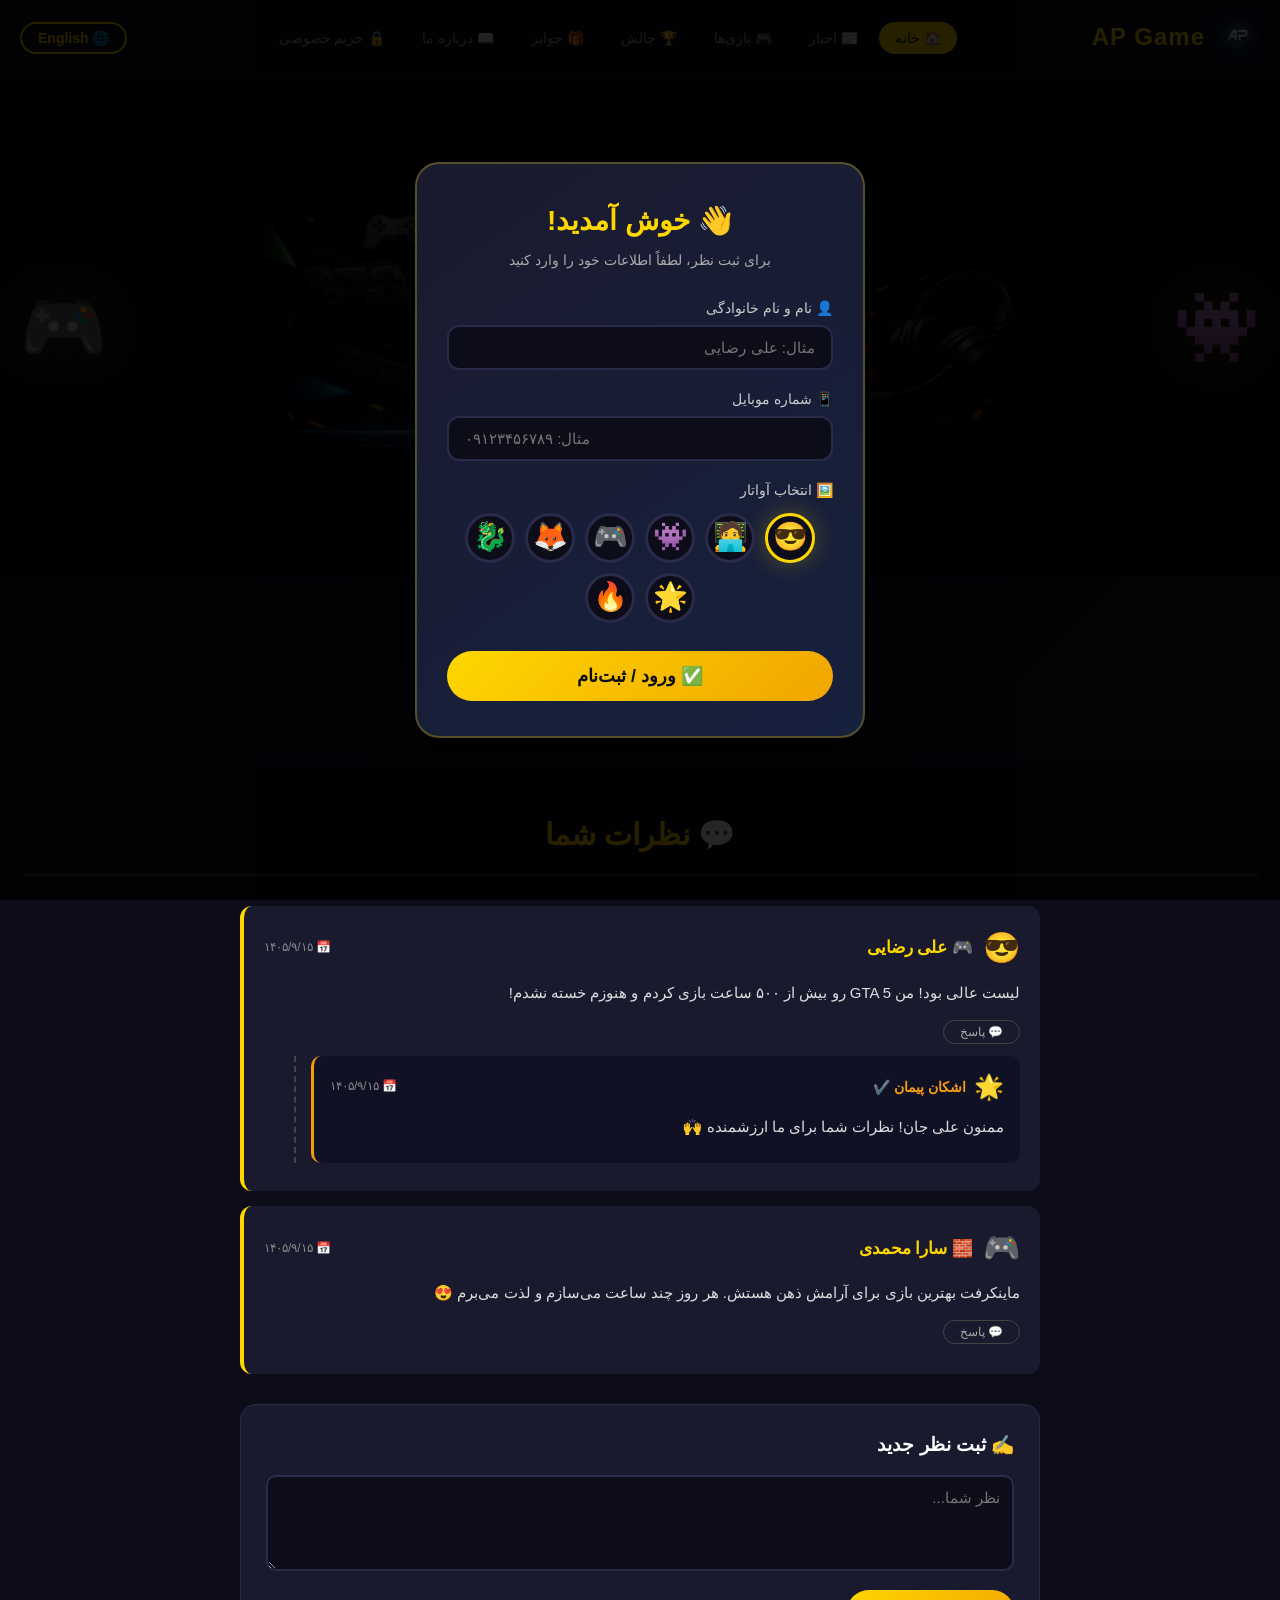
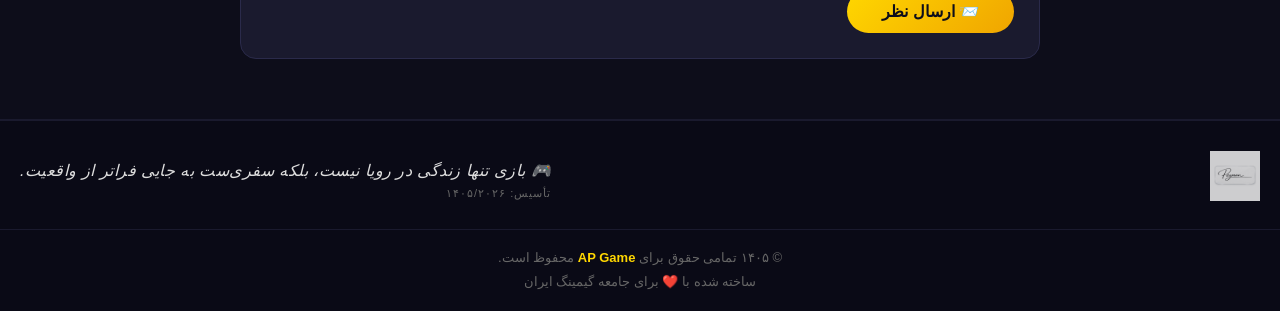
==== index.html @ 09158526 "آپلود کامل تمام فایل‌های سایت" ====
<!DOCTYPE html>
<html lang="fa" dir="rtl">
<head>
  <meta charset="UTF-8">
  <meta name="viewport" content="width=device-width, initial-scale=1.0">
  <title>AP Game | خانه</title>
  <link rel="icon" href="images/favicon.ico" type="image/x-icon">
  <link rel="stylesheet" href="style.css">
</head>
<body>

  <header>
    <div class="container header-flex">
      <div class="logo">
        <img src="images/logo-apgame.jpg" alt="لوگو AP Game" onerror="this.src='https://via.placeholder.com/50x50/1a1a2e/ffd700?text=AP'">
        <span class="logo-text">AP Game</span>
      </div>
      <nav>
        <ul>
          <li><a href="index.html" class="active" data-key="nav-home">🏠 خانه</a></li>
          <li><a href="news.html" data-key="nav-news">📰 اخبار</a></li>
          <li><a href="games.html" data-key="nav-games">🎮 بازی‌ها</a></li>
          <li><a href="challenge.html" data-key="nav-challenge">🏆 چالش</a></li>
          <li><a href="rewards.html" data-key="nav-rewards">🎁 جوایز</a></li>
          <li><a href="about.html" data-key="nav-about">📖 درباره ما</a></li>
          <li><a href="privacy.html" data-key="nav-privacy">🔒 حریم خصوصی</a></li>
        </ul>
      </nav>
      <button class="lang-btn" onclick="toggleLanguage()">🌐 English</button>
    </div>
  </header>

  <div id="userStatus" style="display:none;">
    <div class="user-status-box">
      <span id="userAvatarDisplay" class="user-avatar-big">😎</span>
      <div>
        <div id="userNameDisplay" class="user-name-display">علی رضایی</div>
        <div id="userPhoneDisplay" class="user-phone-display">۰۹۱۲۳۴۵۶۷۸۹</div>
      </div>
      <button class="logout-btn" onclick="logoutUser()" data-key="logout">🚪</button>
    </div>
  </div>

  <!-- ====== بنر اسلایدر ====== -->
<section class="banner-slider">
  <div class="slider-container">
    
    <!-- اسلاید ۱ -->
    <div class="slide active" data-emoji-left="🎮" data-emoji-right="👾">
      <img src="images/banner1.jpg" alt="بنر ۱" onerror="this.src='https://via.placeholder.com/1920x600/1a1a2e/ffd700?text=AP+Game'">
      <div class="slide-content">
        <h1 data-key="banner-title1">🎮 به دنیای گیم خوش آمدید!</h1>
        <p data-key="banner-desc1">آخرین اخبار، معرفی بازی‌های برتر و چالش‌های هفتگی را در AP Game دنبال کنید.</p>
        <a href="news.html" class="btn-gold" data-key="banner-btn1">مشاهده اخبار</a>
      </div>
    </div>

    <!-- اسلاید ۲ -->
    <div class="slide" data-emoji-left="📰" data-emoji-right="🎯">
      <img src="images/banner2.jpg" alt="بنر ۲" onerror="this.src='https://via.placeholder.com/1920x600/2a1a3e/ffd700?text=جدیدترین+اخبار'">
      <div class="slide-content">
        <h1 data-key="banner-title2">📰 جدیدترین اخبار بازی</h1>
        <p data-key="banner-desc2">همیشه از آخرین رویدادهای دنیای گیم مطلع باش!</p>
        <a href="news.html" class="btn-gold" data-key="banner-btn2">خواندن اخبار</a>
      </div>
    </div>

    <!-- اسلاید ۳ -->
    <div class="slide" data-emoji-left="🏆" data-emoji-right="⭐">
      <img src="images/banner3.jpg" alt="بنر ۳" onerror="this.src='https://via.placeholder.com/1920x600/1a2a3e/ffd700?text=چالش+هفتگی'">
      <div class="slide-content">
        <h1 data-key="banner-title3">🏆 چالش هفتگی</h1>
        <p data-key="banner-desc3">هر هفته یک چالش جدید برای گیمرهای حرفه‌ای!</p>
        <a href="challenge.html" class="btn-gold" data-key="banner-btn3">مشاهده چالش‌ها</a>
      </div>
    </div>

    <button class="slider-btn prev" onclick="changeSlide(-1)">❮</button>
    <button class="slider-btn next" onclick="changeSlide(1)">❯</button>

    <div class="slider-dots">
      <span class="dot active" onclick="goToSlide(0)"></span>
      <span class="dot" onclick="goToSlide(1)"></span>
      <span class="dot" onclick="goToSlide(2)"></span>
    </div>

  </div>
</section>
  <!-- ====== اسلایدر متنی ====== -->
  <section class="text-slider-section">
    <div class="container">
      <div class="text-slider-container">
        <div class="text-slide active" data-key="text-slide1">
          <h2>🔥 AP Game</h2>
          <p>مرجع تخصصی اخبار و معرفی بازی</p>
        </div>
        <div class="text-slide" data-key="text-slide2">
          <h2>🎮 معرفی بازی‌های روز دنیا</h2>
          <p>به‌روزترین نقد و بررسی‌ها</p>
        </div>
        <div class="text-slide" data-key="text-slide3">
          <h2>📰 اخبار دنیای بازی</h2>
          <p>اولین منبع خبری گیمینگ ایران</p>
        </div>
        <div class="text-slide" data-key="text-slide4">
          <h2>🏆 چالش‌های هفتگی</h2>
          <p>با ما همراه باش و برنده شو!</p>
        </div>
      </div>
    </div>
  </section>

  <!-- ========================================== -->
  <!-- ====== بخش نظرات ====== -->
  <!-- ========================================== -->
  <section id="comments" class="section-comments">
    <div class="container">
      <h2 class="section-title" data-key="comments-title">💬 نظرات شما</h2>

      <div id="commentsContainer"></div>

      <div id="emptyMessage" class="empty-message" data-key="empty-comments">
        🗨️ هنوز نظری ثبت نشده است. اولین نفری باشید که نظر می‌دهید!
      </div>

      <div class="comment-form">
        <h3 data-key="comment-form-title">✍️ ثبت نظر جدید</h3>
        <textarea id="commentText" placeholder="نظر شما..." rows="4" data-key="comment-placeholder"></textarea>
        <button class="btn-submit-comment" onclick="addComment()" data-key="submit-comment">📨 ارسال نظر</button>
      </div>
    </div>
  </section>

  <!-- ====== فوتر ====== -->
  <footer>
    <div class="container footer-flex">
      <div class="footer-left">
        <a href="https://teamapcode.github.io/my-small-site/" target="_blank">
          <img src="images/signature.jpg" alt="امضا" class="footer-signature" onerror="this.style.display='none'">
        </a>
      </div>
      <div class="footer-right">
        <p class="footer-phrase" data-key="footer-phrase">🎮 بازی تنها زندگی در رویا نیست، بلکه سفری‌ست به جایی فراتر از واقعیت.</p>
        <p class="footer-established" data-key="footer-established">تأسیس: ۱۴۰۵/۲۰۲۶</p>
      </div>
    </div>
    <div class="container footer-bottom">
      <p data-key="footer-copy">© ۱۴۰۵ تمامی حقوق برای <strong>AP Game</strong> محفوظ است.</p>
      <p data-key="footer-love">ساخته شده با ❤️ برای جامعه گیمینگ ایران</p>
    </div>
  </footer>

  <!-- ====== مودال ثبت‌نام ====== -->
  <div id="userModal" class="modal">
    <div class="modal-content">
      <div class="modal-header">
        <h2 data-key="modal-title">👋 خوش آمدید!</h2>
        <p data-key="modal-desc">برای ثبت نظر، لطفاً اطلاعات خود را وارد کنید</p>
      </div>
      <div class="modal-body">
        <div class="form-group">
          <label data-key="modal-name">👤 نام و نام خانوادگی</label>
          <input type="text" id="userName" placeholder="مثال: علی رضایی" maxlength="30" data-key="modal-name-placeholder">
        </div>
        <div class="form-group">
          <label data-key="modal-phone">📱 شماره موبایل</label>
          <input type="tel" id="userPhone" placeholder="مثال: ۰۹۱۲۳۴۵۶۷۸۹" maxlength="11" data-key="modal-phone-placeholder">
        </div>
        <div class="form-group">
          <label data-key="modal-avatar">🖼️ انتخاب آواتار</label>
          <div class="avatar-select">
            <div class="avatar-option active" data-avatar="1">😎</div>
            <div class="avatar-option" data-avatar="2">🧑‍💻</div>
            <div class="avatar-option" data-avatar="3">👾</div>
            <div class="avatar-option" data-avatar="4">🎮</div>
            <div class="avatar-option" data-avatar="5">🦊</div>
            <div class="avatar-option" data-avatar="6">🐉</div>
            <div class="avatar-option" data-avatar="7">🌟</div>
            <div class="avatar-option" data-avatar="8">🔥</div>
          </div>
          <input type="hidden" id="selectedAvatar" value="1">
        </div>
        <button class="btn-submit-user" onclick="saveUser()" data-key="modal-submit">✅ ورود / ثبت‌نام</button>
      </div>
    </div>
  </div>

  <script src="script.js"></script>
</body>
</html>
---- style.css ----
/* ========================================== */
/* ====== استایل کلی ====== */
/* ========================================== */

* {
  margin: 0;
  padding: 0;
  box-sizing: border-box;
}

body {
  background: #0d0d1a;
  font-family: 'Segoe UI', Tahoma, Geneva, Verdana, sans-serif;
  color: #fff;
  line-height: 1.6;
}

.container {
  max-width: 1300px;
  margin: 0 auto;
  padding: 0 20px;
}

a {
  text-decoration: none;
  color: inherit;
}

html[dir="rtl"] {
  direction: rtl;
}

html[dir="ltr"] {
  direction: ltr;
}

/* ========================================== */
/* ====== هدر ====== */
/* ========================================== */

header {
  background: #0d0d1a;
  border-bottom: 2px solid #1a1a2e;
  padding: 15px 0;
  position: sticky;
  top: 0;
  z-index: 1000;
  backdrop-filter: blur(10px);
}

.header-flex {
  display: flex;
  justify-content: space-between;
  align-items: center;
  flex-wrap: wrap;
  gap: 10px;
}

.logo {
  display: flex;
  align-items: center;
  gap: 10px;
}

.logo img {
  height: 45px;
  width: auto;
}

.logo-text {
  font-size: 24px;
  font-weight: 900;
  color: #ffd700;
  letter-spacing: 1px;
}

nav ul {
  display: flex;
  list-style: none;
  gap: 5px;
  flex-wrap: wrap;
}

nav ul li a {
  padding: 8px 16px;
  border-radius: 30px;
  font-size: 14px;
  font-weight: 500;
  transition: 0.3s;
  color: #aaa;
}

nav ul li a:hover,
nav ul li a.active {
  background: #ffd700;
  color: #0d0d1a;
}

.lang-btn {
  background: transparent;
  border: 2px solid #ffd700;
  color: #ffd700;
  padding: 6px 16px;
  border-radius: 30px;
  font-size: 14px;
  font-weight: bold;
  cursor: pointer;
  transition: 0.3s;
}

.lang-btn:hover {
  background: #ffd700;
  color: #0d0d1a;
  transform: scale(1.05);
}

/* ========================================== */
/* ====== وضعیت کاربر ====== */
/* ========================================== */

#userStatus {
  position: fixed;
  top: 80px;
  left: 20px;
  z-index: 999;
  animation: slideIn 0.5s ease;
}

html[dir="ltr"] #userStatus {
  left: auto;
  right: 20px;
}

@keyframes slideIn {
  from { transform: translateX(-50px); opacity: 0; }
  to { transform: translateX(0); opacity: 1; }
}

.user-status-box {
  background: #1a1a2e;
  padding: 12px 18px;
  border-radius: 14px;
  border: 1px solid #ffd70044;
  box-shadow: 0 8px 30px rgba(0, 0, 0, 0.8);
  display: flex;
  align-items: center;
  gap: 12px;
}

.user-avatar-big {
  font-size: 32px;
}

.user-name-display {
  color: #ffd700;
  font-weight: bold;
  font-size: 15px;
}

.user-phone-display {
  color: #888;
  font-size: 12px;
}

.logout-btn {
  background: #ff4444;
  color: #fff;
  border: none;
  border-radius: 20px;
  padding: 4px 14px;
  font-size: 14px;
  cursor: pointer;
  transition: 0.3s;
}

.logout-btn:hover {
  background: #ff6666;
  transform: scale(1.05);
}

/* ========================================== */
/* ====== بنر اسلایدر ====== */
/* ========================================== */

.banner-slider {
  position: relative;
  width: 100%;
  height: 500px;
  overflow: hidden;
  background: #0d0d1a;
}

.slider-container {
  position: relative;
  width: 100%;
  height: 100%;
  overflow: hidden;  /* ← این رو حتماً hidden نگه دار */
}

.slide {
  position: absolute;
  top: 0;
  left: 0;
  width: 100%;
  height: 100%;
  opacity: 0;
  transition: opacity 0.8s ease-in-out;
  z-index: 1;
}

.slide.active {
  opacity: 1;
  z-index: 2;
}

.slide img {
  width: 100%;
  height: 100%;
  object-fit: contain;
  filter: brightness(0.5);
  background: #0d0d1a;
}

/* ===== ریسپانسیو ===== */
@media (max-width: 768px) {
  .banner-slider {
    height: 300px;
  }
}

@media (max-width: 500px) {
  .banner-slider {
    height: 200px;
  }
}

/* ========================================== */
/* ====== ایموجی‌های متحرک (با overflow: hidden) ====== */
/* ========================================== */

@media (min-width: 769px) {
  /* ===== هر اسلاید یک wrapper برای ایموجی‌ها ===== */
  .slide {
    overflow: visible !important; /* فقط خود اسلاید overflow: visible */
    z-index: 1;
  }
  
  .slide.active {
    z-index: 3;
  }

  /* ===== ایموجی چپ ===== */
  .slide::before {
    content: attr(data-emoji-left);
    position: absolute;
    left: 20px;
    top: 50%;
    transform: translateY(-50%) translateX(-30px) scale(0.5);
    font-size: 70px;
    opacity: 0;
    z-index: 10;
    transition: all 0.6s cubic-bezier(0.34, 1.56, 0.64, 1);
    filter: drop-shadow(0 0 30px rgba(255, 215, 0, 0.3));
    line-height: 1;
    pointer-events: none;
  }

  /* ===== ایموجی راست ===== */
  .slide::after {
    content: attr(data-emoji-right);
    position: absolute;
    right: 20px;
    top: 50%;
    transform: translateY(-50%) translateX(30px) scale(0.5);
    font-size: 70px;
    opacity: 0;
    z-index: 10;
    transition: all 0.6s cubic-bezier(0.34, 1.56, 0.64, 1) 0.15s;
    filter: drop-shadow(0 0 30px rgba(255, 215, 0, 0.3));
    line-height: 1;
    pointer-events: none;
  }

  /* ===== نمایش ایموجی‌ها وقتی اسلاید فعال میشه ===== */
  .slide.active::before {
    opacity: 1;
    transform: translateY(-50%) translateX(0) scale(1);
    animation: floatEmojiLeft 3s ease-in-out infinite;
  }

  .slide.active::after {
    opacity: 1;
    transform: translateY(-50%) translateX(0) scale(1);
    animation: floatEmojiRight 3.5s ease-in-out infinite;
  }

  @keyframes floatEmojiLeft {
    0%, 100% {
      transform: translateY(-50%) translateX(0) rotate(-5deg);
    }
    50% {
      transform: translateY(-60%) translateX(-8px) rotate(5deg);
    }
  }

  @keyframes floatEmojiRight {
    0%, 100% {
      transform: translateY(-50%) translateX(0) rotate(5deg);
    }
    50% {
      transform: translateY(-40%) translateX(8px) rotate(-5deg);
    }
  }
}

@media (max-width: 768px) {
  .slide::before,
  .slide::after {
    display: none !important;
  }
}

/* ========================================== */
/* ====== اسلایدر متنی ====== */
/* ========================================== */

.text-slider-section {
  background: linear-gradient(135deg, #0d0d1a, #1a1a2e);
  padding: 40px 0;
  border-bottom: 2px solid #1a1a2e;
  border-top: 2px solid #1a1a2e;
}

.text-slider-container {
  position: relative;
  height: 100px;
  overflow: hidden;
  text-align: center;
}

.text-slide {
  position: absolute;
  top: 0;
  left: 0;
  width: 100%;
  height: 100%;
  opacity: 0;
  transform: translateY(20px);
  transition: opacity 0.8s ease, transform 0.8s ease;
  display: flex;
  flex-direction: column;
  justify-content: center;
  align-items: center;
}

.text-slide.active {
  opacity: 1;
  transform: translateY(0);
}

.text-slide h2 {
  font-size: 32px;
  color: #ffd700;
  margin-bottom: 5px;
  text-shadow: 0 0 30px rgba(255, 215, 0, 0.2);
}

.text-slide p {
  font-size: 16px;
  color: #aaa;
}

/* ========================================== */
/* ====== عنوان بخش‌ها ====== */
/* ========================================== */

.section-title {
  font-size: 30px;
  color: #ffd700;
  text-align: center;
  margin: 50px 0 30px 0;
  border-bottom: 2px solid #ffd70033;
  padding-bottom: 15px;
}

/* ========================================== */
/* ====== کارت‌های اخبار ====== */
/* ========================================== */

.news-grid {
  display: flex;
  flex-direction: column;
  gap: 25px;
  max-width: 850px;
  margin: 0 auto;
}

.news-card {
  background: linear-gradient(145deg, #1a1a2e, #16213e);
  border-radius: 18px;
  overflow: hidden;
  box-shadow: 0 10px 30px rgba(0, 0, 0, 0.7);
  cursor: pointer;
  transition: 0.4s ease;
  border: 1px solid #2a2a4a;
}

.news-card:hover {
  transform: translateY(-5px);
  border-color: #ffd700;
  box-shadow: 0 15px 40px rgba(255, 215, 0, 0.1);
}

.news-image-wrapper {
  position: relative;
  width: 100%;
  overflow: hidden;
  background: #0d0d1a;
}

.news-image-wrapper img {
  width: 100%;
  height: 220px;
  object-fit: contain;
  display: block;
  background: #0d0d1a;
  border-bottom: 2px solid #2a2a4a;
}

.news-image-title {
  position: absolute;
  bottom: 0;
  left: 0;
  right: 0;
  background: linear-gradient(transparent, rgba(0, 0, 0, 0.85));
  color: #fff;
  padding: 30px 15px 12px 15px;
  font-size: 18px;
  font-weight: 800;
  text-align: center;
  text-shadow: 0 2px 10px rgba(0, 0, 0, 0.9);
  pointer-events: none;
}

.news-content {
  padding: 18px 20px 15px 20px;
}

.news-badge {
  display: inline-block;
  background: #ffd700;
  color: #0d0d1a;
  font-size: 11px;
  font-weight: bold;
  padding: 3px 14px;
  border-radius: 30px;
  margin-bottom: 8px;
}

.news-title {
  color: #fff;
  font-size: 20px;
  margin: 5px 0 10px 0;
  line-height: 1.4;
}

.news-preview {
  color: #aaa;
  font-size: 14px;
  line-height: 1.7;
  margin-bottom: 10px;
}

.news-meta {
  display: flex;
  justify-content: space-between;
  align-items: center;
  flex-wrap: wrap;
}

.news-date {
  color: #888;
  font-size: 12px;
}

.news-readmore {
  color: #ffd700;
  font-size: 13px;
  font-weight: bold;
}

.news-full {
  max-height: 0;
  overflow: hidden;
  transition: max-height 0.6s cubic-bezier(0.4, 0, 0.2, 1);
  padding: 0 20px;
  background: #0f0f23;
  border-top: 3px solid #ffd700;
  color: #d0d0e0;
  font-size: 14px;
  line-height: 1.9;
}

.news-full.show {
  max-height: 1000px;
  padding: 18px 20px 20px 20px;
}

.news-full strong {
  color: #ffd700;
}

.news-full ul {
  padding-right: 20px;
  color: #ddd;
}

html[dir="ltr"] .news-full ul {
  padding-right: 0;
  padding-left: 20px;
}

.news-quote {
  background: #0d0d1a;
  padding: 12px 18px;
  border-radius: 12px;
  margin: 12px 0;
  border-right: 4px solid #ffd700;
}

html[dir="ltr"] .news-quote {
  border-right: none;
  border-left: 4px solid #ffd700;
}

.news-quote p {
  color: #ffd700;
  margin: 0;
}

.btn-download {
  display: inline-block;
  margin-top: 8px;
  padding: 8px 25px;
  background: linear-gradient(135deg, #ffd700, #f0a500);
  color: #0d0d1a;
  border-radius: 30px;
  font-weight: bold;
  transition: 0.3s;
}

.btn-download:hover {
  transform: scale(1.05);
}

/* ========================================== */
/* ====== کارت‌های معرفی بازی ====== */
/* ========================================== */

.game-grid {
  display: flex;
  flex-wrap: wrap;
  gap: 25px;
  justify-content: center;
}

.game-card {
  width: 280px;
  border-radius: 18px;
  overflow: hidden;
  box-shadow: 0 10px 30px rgba(0, 0, 0, 0.7);
  cursor: pointer;
  transition: 0.4s ease;
  border: 2px solid #2a2a4a;
  position: relative;
  background: #1a1a2e;
}

.game-card:hover {
  transform: translateY(-8px) scale(1.02);
  border-color: #ffd700;
  box-shadow: 0 15px 40px rgba(255, 215, 0, 0.15);
}

.game-image-wrapper {
  position: relative;
  width: 100%;
  overflow: hidden;
  background: #0d0d1a;
}

.game-image-wrapper img {
  width: 100%;
  height: 200px;
  object-fit: contain;
  display: block;
  background: #0d0d1a;
  border-bottom: 2px solid #2a2a4a;
}

.game-image-title {
  position: absolute;
  bottom: 0;
  left: 0;
  right: 0;
  background: linear-gradient(transparent, rgba(0, 0, 0, 0.85));
  color: #fff;
  padding: 30px 15px 12px 15px;
  font-size: 20px;
  font-weight: 800;
  text-align: center;
  text-shadow: 0 2px 10px rgba(0, 0, 0, 0.9);
  pointer-events: none;
}

.game-genre {
  text-align: center;
  font-size: 12px;
  color: #aaa;
  margin: 8px 0 5px 0;
}

.game-preview {
  padding: 0 15px 18px 15px;
  color: #aaa;
  font-size: 13px;
  text-align: center;
  line-height: 1.5;
}

.game-full {
  max-height: 0;
  overflow: hidden;
  transition: max-height 0.6s cubic-bezier(0.4, 0, 0.2, 1);
  padding: 0 18px;
  background: #0f0f23;
  border-top: 3px solid #ffd700;
  color: #d0d0e0;
  font-size: 14px;
  line-height: 1.9;
}

.game-full.show {
  max-height: 650px;
  padding: 18px 18px 20px 18px;
}

.game-full strong {
  color: #ffd700;
}

.game-full .suitable {
  display: inline-block;
  background: #ffd70022;
  padding: 6px 14px;
  border-radius: 30px;
  margin-top: 8px;
  font-size: 13px;
  color: #ffd700;
  border: 1px solid #ffd70044;
}

.game-card.genre-action { border-color: #e74c3c; }
.game-card.genre-adventure { border-color: #2ecc71; }
.game-card.genre-rpg { border-color: #9b59b6; }
.game-card.genre-fps { border-color: #e67e22; }
.game-card.genre-moba { border-color: #1abc9c; }
.game-card.genre-social { border-color: #f39c12; }

.close-btn {
  display: inline-block;
  margin-top: 12px;
  padding: 6px 20px;
  background: #ff4444;
  color: #fff;
  border: none;
  border-radius: 30px;
  font-size: 13px;
  font-weight: bold;
  cursor: pointer;
  transition: 0.3s;
}

.close-btn:hover {
  background: #ff6666;
  transform: scale(1.05);
}

/* ========================================== */
/* ====== کارت اصلی چالش (بازشو) ====== */
/* ========================================== */

.challenge-main-card {
  background: linear-gradient(145deg, #1a1a2e, #16213e);
  border-radius: 24px;
  overflow: hidden;
  box-shadow: 0 10px 40px rgba(0, 0, 0, 0.7);
  border: 1px solid #2a2a4a;
  max-width: 850px;
  margin: 0 auto;
  transition: 0.3s;
}

.challenge-main-card:hover {
  border-color: #ffd70044;
}

.challenge-header-card {
  padding: 20px 25px;
  cursor: pointer;
  transition: 0.3s;
  border-bottom: 1px solid #2a2a4a;
}

.challenge-header-card:hover {
  background: rgba(255, 215, 0, 0.05);
}

.challenge-header-content {
  display: flex;
  align-items: center;
  gap: 15px;
}

.challenge-icon {
  font-size: 40px;
  flex-shrink: 0;
}

.challenge-header-content h3 {
  color: #ffd700;
  font-size: 22px;
  margin: 0;
}

.challenge-header-content p {
  color: #aaa;
  font-size: 14px;
  margin: 3px 0 0 0;
}

.challenge-arrow {
  margin-right: auto;
  font-size: 24px;
  color: #ffd700;
  transition: 0.3s;
}

html[dir="ltr"] .challenge-arrow {
  margin-right: 0;
  margin-left: auto;
}

.challenge-body-card {
  padding: 25px;
  animation: fadeIn 0.4s ease;
}

/* ========================================== */
/* ====== بخش چالش ====== */
/* ========================================== */

.section-challenge {
  padding: 20px 0 50px 0;
}

.question-box {
  background: #0d0d1a;
  border-radius: 14px;
  padding: 18px 20px;
  margin-bottom: 16px;
  border: 1px solid #2a2a4a;
  transition: 0.3s;
}

.question-box:hover {
  border-color: #ffd70044;
}

.question-text {
  color: #fff;
  font-size: 16px;
  font-weight: 600;
  margin-bottom: 12px;
}

.options {
  display: flex;
  gap: 12px;
  flex-wrap: wrap;
}

.option {
  display: flex;
  align-items: center;
  gap: 6px;
  color: #ccc;
  font-size: 14px;
  cursor: pointer;
  padding: 6px 14px;
  border-radius: 30px;
  background: #1a1a2e;
  border: 1px solid #2a2a4a;
  transition: 0.3s;
}

.option:hover {
  background: #2a2a4a;
  border-color: #ffd70044;
}

.option input[type="radio"] {
  accent-color: #ffd700;
  width: 16px;
  height: 16px;
  cursor: pointer;
}

.option:has(input:checked) {
  background: #ffd70022;
  border-color: #ffd700;
  color: #ffd700;
}

.btn-submit-quiz {
  width: 100%;
  padding: 16px;
  background: linear-gradient(135deg, #ffd700, #f0a500);
  color: #0d0d1a;
  border: none;
  border-radius: 50px;
  font-size: 18px;
  font-weight: bold;
  cursor: pointer;
  transition: 0.3s;
  margin-top: 10px;
}

.btn-submit-quiz:hover {
  transform: scale(1.02);
  box-shadow: 0 0 30px #ffd70044;
}

.quiz-result {
  margin-top: 30px;
  animation: fadeIn 0.6s ease;
}

.result-box {
  background: linear-gradient(145deg, #1a1a2e, #0d0d1a);
  border-radius: 20px;
  padding: 30px 25px;
  text-align: center;
  border: 2px solid #ffd70044;
}

.result-emoji {
  font-size: 60px;
  margin-bottom: 10px;
}

.result-score {
  color: #ffd700;
  font-size: 24px;
  font-weight: bold;
  margin-bottom: 5px;
}

.result-level {
  color: #fff;
  font-size: 22px;
  font-weight: 800;
  margin-bottom: 12px;
}

.result-message {
  color: #ccc;
  font-size: 16px;
  line-height: 1.8;
  max-width: 500px;
  margin: 0 auto 20px auto;
}

.btn-retry {
  padding: 10px 35px;
  background: transparent;
  color: #ffd700;
  border: 2px solid #ffd700;
  border-radius: 50px;
  font-size: 15px;
  font-weight: bold;
  cursor: pointer;
  transition: 0.3s;
}

.btn-retry:hover {
  background: #ffd700;
  color: #0d0d1a;
  transform: scale(1.05);
}

/* ========================================== */
/* ====== بخش جوایز ====== */
/* ========================================== */

.section-rewards {
  padding: 20px 0 50px 0;
}

.rewards-desc {
  text-align: center;
  color: #aaa;
  font-size: 16px;
  margin-bottom: 30px;
}

.reward-card {
  background: linear-gradient(145deg, #1a1a2e, #16213e);
  border-radius: 20px;
  padding: 30px 25px;
  text-align: center;
  border: 2px solid #2a2a4a;
  transition: 0.4s ease;
  max-width: 500px;
  margin: 0 auto;
}

.reward-card:hover {
  transform: translateY(-5px);
  box-shadow: 0 10px 30px rgba(0, 0, 0, 0.5);
}

.reward-card .reward-icon {
  font-size: 60px;
  margin-bottom: 10px;
}

.reward-card .reward-title {
  color: #fff;
  font-size: 24px;
  font-weight: 800;
  margin-bottom: 5px;
}

.reward-card .reward-score {
  color: #888;
  font-size: 15px;
  margin-bottom: 12px;
}

.reward-card .reward-desc {
  color: #ccc;
  font-size: 15px;
  line-height: 1.7;
  margin-bottom: 15px;
}

.reward-card.reward-very-high {
  border-color: #ffd700;
  background: linear-gradient(145deg, #1a1a2e, #2a1a3e);
}

.reward-card.reward-high {
  border-color: #2ecc71;
  background: linear-gradient(145deg, #1a1a2e, #0d2a1a);
}

.reward-card.reward-mid {
  border-color: #3498db;
  background: linear-gradient(145deg, #1a1a2e, #0d1a2a);
}

.reward-card.reward-low {
  border-color: #e67e22;
  background: linear-gradient(145deg, #1a1a2e, #2a1a0d);
}

.rewards-note {
  text-align: center;
  background: #1a1a2e;
  padding: 25px;
  border-radius: 14px;
  max-width: 500px;
  margin: 30px auto 0 auto;
  border: 1px solid #2a2a4a;
}

.rewards-note p {
  color: #aaa;
  font-size: 15px;
  margin: 5px 0;
}

.rewards-note a {
  color: #ffd700;
  font-weight: bold;
}

/* ========================================== */
/* ====== نظرات ====== */
/* ========================================== */

.comment-form {
  background: #1a1a2e;
  padding: 25px;
  border-radius: 16px;
  margin-top: 30px;
  max-width: 800px;
  margin-left: auto;
  margin-right: auto;
  border: 1px solid #2a2a4a;
}

.comment-form h3 {
  color: #fff;
  margin-bottom: 15px;
}

.comment-form textarea {
  width: 100%;
  padding: 12px;
  border-radius: 10px;
  border: 2px solid #2a2a4a;
  background: #0d0d1a;
  color: #fff;
  font-size: 15px;
  resize: vertical;
  font-family: inherit;
  transition: 0.3s;
}

.comment-form textarea:focus {
  outline: none;
  border-color: #ffd700;
}

.btn-submit-comment {
  margin-top: 12px;
  padding: 12px 35px;
  background: linear-gradient(135deg, #ffd700, #f0a500);
  color: #0d0d1a;
  border: none;
  border-radius: 50px;
  font-weight: bold;
  font-size: 16px;
  cursor: pointer;
  transition: 0.3s;
}

.btn-submit-comment:hover {
  transform: scale(1.05);
  box-shadow: 0 0 30px #ffd70044;
}

#commentsContainer {
  max-width: 800px;
  margin: 0 auto;
}

.comment-item {
  background: #1a1a2e;
  padding: 18px 20px;
  border-radius: 12px;
  margin-bottom: 15px;
  border-left: 4px solid #ffd700;
  transition: 0.3s;
  animation: fadeIn 0.4s ease;
}

html[dir="ltr"] .comment-item {
  border-left: none;
  border-right: 4px solid #ffd700;
}

.comment-item:hover {
  background: #22224a;
}

.comment-header {
  display: flex;
  justify-content: space-between;
  align-items: center;
  flex-wrap: wrap;
  margin-bottom: 8px;
}

.comment-name {
  color: #ffd700;
  font-weight: bold;
  font-size: 17px;
}

.comment-date {
  color: #888;
  font-size: 12px;
}

.comment-text {
  color: #ddd;
  font-size: 15px;
  line-height: 1.7;
  margin: 5px 0 12px 0;
}

.comment-reply-btn {
  background: transparent;
  color: #aaa;
  border: 1px solid #444;
  padding: 4px 16px;
  border-radius: 20px;
  font-size: 12px;
  cursor: pointer;
  transition: 0.3s;
}

.comment-reply-btn:hover {
  border-color: #ffd700;
  color: #ffd700;
}

.replies-container {
  margin-left: 30px;
  margin-top: 12px;
  padding-left: 15px;
  border-left: 2px dashed #444;
}

html[dir="ltr"] .replies-container {
  margin-left: 0;
  margin-right: 30px;
  padding-left: 0;
  padding-right: 15px;
  border-left: none;
  border-right: 2px dashed #444;
}

.reply-item {
  background: #111125;
  padding: 12px 16px;
  border-radius: 10px;
  margin-bottom: 10px;
  border-left: 3px solid #f39c12;
}

html[dir="ltr"] .reply-item {
  border-left: none;
  border-right: 3px solid #f39c12;
}

.reply-item .comment-name {
  color: #f39c12;
  font-size: 14px;
}

.empty-message {
  color: #888;
  text-align: center;
  padding: 30px;
  background: #1a1a2e;
  border-radius: 12px;
  border: 1px dashed #444;
  max-width: 800px;
  margin: 0 auto;
}

/* ========================================== */
/* ====== مودال ثبت‌نام ====== */
/* ========================================== */

.modal {
  display: none;
  position: fixed;
  top: 0;
  left: 0;
  width: 100%;
  height: 100%;
  background: rgba(0, 0, 0, 0.85);
  z-index: 9999;
  justify-content: center;
  align-items: center;
  animation: fadeIn 0.4s ease;
}

.modal.show {
  display: flex;
}

@keyframes fadeIn {
  from { opacity: 0; transform: scale(0.9); }
  to { opacity: 1; transform: scale(1); }
}

.modal-content {
  background: linear-gradient(145deg, #1a1a2e, #16213e);
  border-radius: 24px;
  padding: 35px 30px;
  max-width: 450px;
  width: 95%;
  border: 2px solid #ffd70044;
  box-shadow: 0 20px 60px rgba(0, 0, 0, 0.9);
}

.modal-header {
  text-align: center;
  margin-bottom: 25px;
}

.modal-header h2 {
  color: #ffd700;
  font-size: 28px;
  margin-bottom: 5px;
}

.modal-header p {
  color: #aaa;
  font-size: 14px;
}

.form-group {
  margin-bottom: 18px;
}

.form-group label {
  display: block;
  color: #ccc;
  font-size: 14px;
  margin-bottom: 6px;
  font-weight: 500;
}

.form-group input {
  width: 100%;
  padding: 12px 16px;
  border-radius: 12px;
  border: 2px solid #2a2a4a;
  background: #0d0d1a;
  color: #fff;
  font-size: 15px;
  transition: 0.3s;
  box-sizing: border-box;
}

.form-group input:focus {
  outline: none;
  border-color: #ffd700;
  box-shadow: 0 0 20px #ffd70022;
}

.avatar-select {
  display: flex;
  gap: 10px;
  flex-wrap: wrap;
  justify-content: center;
  padding: 5px 0;
}

.avatar-option {
  width: 50px;
  height: 50px;
  border-radius: 50%;
  background: #0d0d1a;
  border: 3px solid #2a2a4a;
  display: flex;
  justify-content: center;
  align-items: center;
  font-size: 28px;
  cursor: pointer;
  transition: 0.3s;
}

.avatar-option:hover {
  transform: scale(1.1);
  border-color: #ffd70088;
}

.avatar-option.active {
  border-color: #ffd700;
  box-shadow: 0 0 25px #ffd70044;
}

.btn-submit-user {
  width: 100%;
  padding: 14px;
  background: linear-gradient(135deg, #ffd700, #f0a500);
  color: #0d0d1a;
  border: none;
  border-radius: 50px;
  font-size: 18px;
  font-weight: bold;
  cursor: pointer;
  transition: 0.3s;
  margin-top: 5px;
}

.btn-submit-user:hover {
  transform: scale(1.02);
  box-shadow: 0 0 30px #ffd70044;
}

/* ========================================== */
/* ====== صفحات درباره ما و حریم خصوصی ====== */
/* ========================================== */

.page-title {
  font-size: 32px;
  color: #ffd700;
  text-align: center;
  margin: 40px 0 30px 0;
}

.about-grid {
  display: grid;
  grid-template-columns: 1fr 1fr;
  gap: 40px;
  align-items: center;
  max-width: 1000px;
  margin: 0 auto;
}

.about-image img {
  width: 100%;
  border-radius: 18px;
  border: 2px solid #2a2a4a;
}

.about-text h2 {
  color: #ffd700;
  font-size: 22px;
  margin-top: 20px;
  margin-bottom: 10px;
}

.about-text p {
  color: #ccc;
  font-size: 15px;
  line-height: 1.8;
}

.about-text ul {
  list-style: none;
  padding: 0;
}

.about-text ul li {
  padding: 5px 0;
  color: #ddd;
  font-size: 15px;
}

.privacy-box {
  background: #1a1a2e;
  padding: 20px 25px;
  border-radius: 14px;
  margin-bottom: 18px;
  border-right: 4px solid #ffd700;
  max-width: 800px;
  margin-left: auto;
  margin-right: auto;
}

html[dir="ltr"] .privacy-box {
  border-right: none;
  border-left: 4px solid #ffd700;
}

.privacy-box h2 {
  color: #ffd700;
  font-size: 18px;
  margin-bottom: 8px;
}

.privacy-box p {
  color: #ccc;
  font-size: 15px;
  line-height: 1.8;
}

.privacy-contact {
  text-align: center;
  background: #1a1a2e;
  padding: 25px;
  border-radius: 14px;
  max-width: 500px;
  margin: 30px auto;
  border: 1px solid #ffd70044;
}

.privacy-contact p {
  color: #ccc;
  font-size: 16px;
}

/* ========================================== */
/* ====== فوتر با امضا ====== */
/* ========================================== */

footer {
  background: #0a0a16;
  border-top: 2px solid #1a1a2e;
  padding: 30px 0 15px 0;
  margin-top: 60px;
}

.footer-flex {
  display: flex;
  justify-content: space-between;
  align-items: center;
  flex-wrap: wrap;
  gap: 20px;
  padding-bottom: 20px;
  border-bottom: 1px solid #1a1a2e;
}

.footer-left {
  display: flex;
  align-items: center;
  gap: 12px;
}

.footer-signature {
  height: 50px;
  width: auto;
  opacity: 0.8;
  transition: 0.3s;
}

.footer-signature:hover {
  opacity: 1;
  transform: scale(1.05);
}

.footer-right {
  text-align: left;
}

html[dir="rtl"] .footer-right {
  text-align: right;
}

.footer-phrase {
  color: #ddd;
  font-size: 16px;
  font-style: italic;
  letter-spacing: 0.5px;
  margin-bottom: 2px;
}

.footer-established {
  color: #666;
  font-size: 11px;
  letter-spacing: 1px;
}

.footer-bottom {
  text-align: center;
  padding-top: 15px;
}

.footer-bottom p {
  color: #666;
  font-size: 13px;
  margin: 3px 0;
}

.footer-bottom strong {
  color: #ffd700;
}

/* ========================================== */
/* ====== ریسپانسیو ====== */
/* ========================================== */

@media (max-width: 768px) {
  .header-flex {
    flex-direction: column;
    gap: 15px;
  }
  
  nav ul {
    justify-content: center;
  }
  
  nav ul li a {
    padding: 6px 12px;
    font-size: 13px;
  }
  
  .slide-content h1 {
    font-size: 28px;
  }
  
  .slide-content p {
    font-size: 15px;
  }
  
  .slide-content .btn-gold {
    padding: 10px 30px;
    font-size: 14px;
  }
  
  .slider-btn {
    padding: 10px 14px;
    font-size: 18px;
  }
  
  .slider-btn.prev {
    left: 10px;
  }
  
  .slider-btn.next {
    right: 10px;
  }
  
  .text-slide h2 {
    font-size: 24px;
  }
  
  .text-slide p {
    font-size: 14px;
  }
  
  .text-slider-container {
    height: 80px;
  }
  
  .about-grid {
    grid-template-columns: 1fr;
    gap: 20px;
  }
  
  .game-card {
    width: 100%;
    max-width: 350px;
  }
  
  .game-image-wrapper img {
    height: 160px;
  }
  
  .news-image-wrapper img {
    height: 160px;
  }
  
  .news-title {
    font-size: 17px;
  }
  
  .section-title {
    font-size: 24px;
  }

  #userStatus {
    top: 70px;
    left: 10px;
  }
  
  html[dir="ltr"] #userStatus {
    left: auto;
    right: 10px;
  }
  
  .user-status-box {
    padding: 10px 14px;
    font-size: 13px;
  }
  
  .user-avatar-big {
    font-size: 24px;
  }
  
  .lang-btn {
    font-size: 12px;
    padding: 4px 12px;
  }
  
  .footer-flex {
    flex-direction: column;
    text-align: center;
  }
  
  .footer-right {
    text-align: center !important;
  }
  
  .footer-phrase {
    font-size: 14px;
  }
  
  .footer-signature {
    height: 35px;
  }
  
  .challenge-header-content h3 {
    font-size: 18px;
  }
  
  .challenge-icon {
    font-size: 30px;
  }
  
  .challenge-header-card {
    padding: 15px 18px;
  }
  
  .challenge-body-card {
    padding: 15px;
  }
  
  .question-text {
    font-size: 14px;
  }
  
  .option {
    font-size: 12px;
    padding: 4px 10px;
  }
  
  .options {
    gap: 8px;
  }
  
  .result-emoji {
    font-size: 40px;
  }
  
  .result-score {
    font-size: 20px;
  }
  
  .result-level {
    font-size: 18px;
  }
  
  .reward-card {
    padding: 20px 18px;
  }
  
  .reward-card .reward-icon {
    font-size: 40px;
  }
  
  .reward-card .reward-title {
    font-size: 20px;
  }
}

@media (max-width: 400px) {
  .footer-phrase {
    font-size: 12px;
  }
  
  .text-slide h2 {
    font-size: 20px;
  }
  
  .text-slider-container {
    height: 70px;
  }
  
  .footer-signature {
    height: 28px;
  }
  
  .game-image-wrapper img {
    height: 130px;
  }
  
  .news-image-wrapper img {
    height: 130px;
  }
  
  .game-image-title {
    font-size: 16px;
    padding: 20px 10px 8px 10px;
  }
  
  .news-image-title {
    font-size: 14px;
    padding: 20px 10px 8px 10px;
  }
  
  .challenge-header-content h3 {
    font-size: 16px;
  }
  
  .challenge-icon {
    font-size: 24px;
  }
}
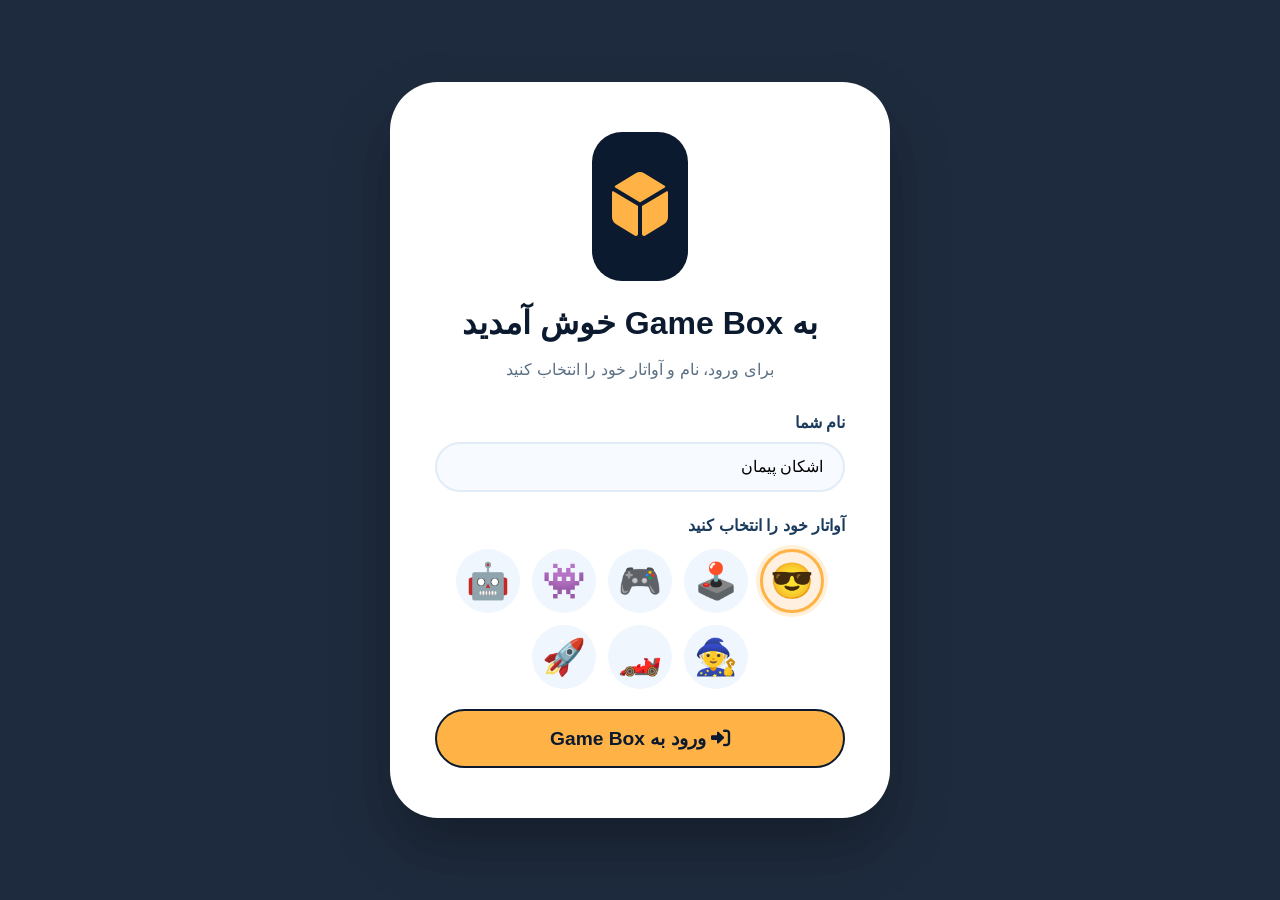
==== commit 6511ea48: "آپلود سایت Game Box" ====
--- a/index.html
+++ b/index.html
@@ -2,189 +2,755 @@
 <html lang="fa" dir="rtl">
 <head>
   <meta charset="UTF-8">
+  <link rel="icon" type="image/jpg" href="logo.jpg">
+<link rel="shortcut icon" href="logo.jpg">
   <meta name="viewport" content="width=device-width, initial-scale=1.0">
-  <title>AP Game | خانه</title>
-  <link rel="icon" href="images/favicon.ico" type="image/x-icon">
-  <link rel="stylesheet" href="style.css">
+  <title>Game Box | دایره‌المعارف بازی‌ها</title>
+  <link rel="icon" type="image/png" href="images/logo.png">
+  <link rel="shortcut icon" href="images/logo.png">
+  <link rel="stylesheet" href="https://cdnjs.cloudflare.com/ajax/libs/font-awesome/6.0.0-beta3/css/all.min.css">
+  <style>
+    * { margin: 0; padding: 0; box-sizing: border-box; }
+    body {
+      font-family: 'Segoe UI', Tahoma, Geneva, Verdana, sans-serif;
+      background: #f4f7fc;
+      color: #1e2a3a;
+      line-height: 1.7;
+      padding: 0 20px;
+      min-height: 100vh;
+      display: flex;
+      align-items: center;
+      justify-content: center;
+    }
+    .container {
+      max-width: 1200px;
+      margin: 0 auto;
+      background: white;
+      box-shadow: 0 10px 30px rgba(0,0,0,0.05);
+      border-radius: 28px;
+      overflow: hidden;
+      margin-top: 30px;
+      margin-bottom: 30px;
+      width: 100%;
+    }
+    
+    /* ===== صفحه ورود ===== */
+    #loginOverlay {
+      position: fixed;
+      top: 0;
+      left: 0;
+      width: 100%;
+      height: 100%;
+      background: rgba(11, 26, 46, 0.92);
+      backdrop-filter: blur(8px);
+      display: flex;
+      align-items: center;
+      justify-content: center;
+      z-index: 9999;
+      transition: opacity 0.5s ease;
+    }
+    #loginOverlay.hidden {
+      opacity: 0;
+      pointer-events: none;
+    }
+    .login-card {
+      background: white;
+      border-radius: 48px;
+      padding: 50px 45px;
+      max-width: 500px;
+      width: 100%;
+      box-shadow: 0 30px 60px rgba(0,0,0,0.3);
+      text-align: center;
+      animation: popIn 0.4s cubic-bezier(0.175, 0.885, 0.32, 1.275);
+    }
+    @keyframes popIn {
+      0% { transform: scale(0.8); opacity: 0; }
+      100% { transform: scale(1); opacity: 1; }
+    }
+    .login-card .logo-big {
+      font-size: 4rem;
+      color: #ffb347;
+      background: #0b1a2e;
+      padding: 20px;
+      border-radius: 30px;
+      display: inline-block;
+      margin-bottom: 15px;
+    }
+    .login-card h2 { font-size: 2rem; color: #0b1a2e; margin-bottom: 6px; }
+    .login-card p { color: #5a6f84; margin-bottom: 25px; }
+    .login-card .field-group { margin-bottom: 20px; text-align: right; }
+    .login-card label { font-weight: 600; color: #1b3b5c; display: block; margin-bottom: 6px; }
+    .login-card input[type="text"] {
+      width: 100%;
+      padding: 14px 20px;
+      border: 2px solid #e2ecf7;
+      border-radius: 60px;
+      font-size: 1rem;
+      transition: 0.2s;
+      background: #f7faff;
+    }
+    .login-card input[type="text"]:focus { border-color: #ffb347; outline: none; background: white; }
+    .avatar-grid {
+      display: flex;
+      flex-wrap: wrap;
+      gap: 12px;
+      justify-content: center;
+      margin: 10px 0 20px;
+    }
+    .avatar-option {
+      width: 64px;
+      height: 64px;
+      border-radius: 50%;
+      font-size: 2.2rem;
+      display: flex;
+      align-items: center;
+      justify-content: center;
+      background: #f0f6fe;
+      border: 3px solid transparent;
+      cursor: pointer;
+      transition: 0.2s;
+      color: #1b3b5c;
+    }
+    .avatar-option:hover { transform: scale(1.08); background: #e2ecf7; }
+    .avatar-option.selected { border-color: #ffb347; background: #fff0e0; box-shadow: 0 0 0 4px rgba(255,179,71,0.2); }
+    .login-btn {
+      background: #ffb347;
+      border: none;
+      color: #0b1a2e;
+      padding: 16px 40px;
+      border-radius: 60px;
+      font-size: 1.2rem;
+      font-weight: 700;
+      width: 100%;
+      cursor: pointer;
+      transition: 0.2s;
+      border: 2px solid #0b1a2e;
+    }
+    .login-btn:hover { background: #0b1a2e; color: #ffb347; border-color: #ffb347; }
+    .login-error { color: #e74c3c; font-size: 0.9rem; margin-top: 8px; display: none; }
+
+    /* ===== هدر ===== */
+    header {
+      background: linear-gradient(135deg, #0b1a2e, #1b3b5c);
+      padding: 20px 40px;
+      display: flex;
+      flex-wrap: wrap;
+      justify-content: space-between;
+      align-items: center;
+      border-bottom: 3px solid #ffb347;
+    }
+    .logo {
+      display: flex;
+      align-items: center;
+      gap: 12px;
+    }
+    .logo i {
+      font-size: 2.5rem;
+      color: #ffb347;
+      background: rgba(255, 179, 71, 0.15);
+      padding: 10px;
+      border-radius: 18px;
+      box-shadow: 0 0 0 2px rgba(255, 179, 71, 0.3);
+    }
+    .logo h1 { color: white; font-weight: 700; font-size: 2rem; letter-spacing: 1px; }
+    .logo h1 span { color: #ffb347; }
+
+    .user-info {
+      display: flex;
+      align-items: center;
+      gap: 14px;
+      background: rgba(255,255,255,0.08);
+      padding: 6px 18px 6px 24px;
+      border-radius: 60px;
+      border: 1px solid rgba(255, 179, 71, 0.2);
+    }
+    .user-info .user-avatar { font-size: 2rem; line-height: 1; }
+    .user-info .user-name { color: white; font-weight: 600; font-size: 1.05rem; display: flex; align-items: center; gap: 6px; }
+    .user-info .user-name .verified-badge { color: #4fc3f7; font-size: 1.1rem; background: rgba(79,195,247,0.15); border-radius: 50%; padding: 2px; }
+    .user-info .logout-btn {
+      background: rgba(255,255,255,0.1);
+      border: none;
+      color: #e0eefb;
+      padding: 6px 14px;
+      border-radius: 40px;
+      cursor: pointer;
+      font-size: 0.85rem;
+      transition: 0.2s;
+    }
+    .user-info .logout-btn:hover { background: #ffb347; color: #0b1a2e; }
+
+    nav ul {
+      display: flex;
+      flex-wrap: wrap;
+      list-style: none;
+      gap: 10px 20px;
+    }
+    nav ul li a {
+      color: #e0eefb;
+      text-decoration: none;
+      font-weight: 500;
+      padding: 8px 14px;
+      border-radius: 40px;
+      transition: all 0.2s;
+      font-size: 1rem;
+      display: inline-flex;
+      align-items: center;
+      gap: 8px;
+    }
+    nav ul li a i { font-size: 1rem; }
+    nav ul li a:hover, nav ul li a.active { background: #ffb347; color: #0b1a2e; box-shadow: 0 4px 10px rgba(255,179,71,0.3); }
+
+    .page { display: none; padding: 40px 50px; animation: fade 0.3s ease; }
+    .page.active { display: block; }
+    @keyframes fade { 0% { opacity: 0.3; transform: translateY(8px); } 100% { opacity: 1; transform: translateY(0); } }
+
+    /* ===== بنر ثابت (بدون کات) ===== */
+    .banner {
+      width: 100%;
+      margin-bottom: 30px;
+      border-radius: 28px;
+      overflow: hidden;
+      box-shadow: 0 8px 25px rgba(0,0,0,0.15);
+      background: #0b1a2e;
+    }
+    .banner img {
+      width: 100%;
+      height: auto;
+      display: block;
+    }
+
+    .page-title { font-size: 2.2rem; font-weight: 700; color: #0b1a2e; margin-bottom: 18px; display: flex; align-items: center; gap: 12px; }
+    .page-title i { color: #ffb347; }
+    .page-sub { font-size: 1.1rem; color: #2c4058; margin-bottom: 25px; }
+    .feature-grid {
+      display: grid;
+      grid-template-columns: repeat(auto-fit, minmax(170px, 1fr));
+      gap: 25px;
+      margin: 30px 0 20px;
+    }
+    .feature-item {
+      background: #f8faff;
+      padding: 22px 12px;
+      border-radius: 24px;
+      box-shadow: 0 6px 18px rgba(0,0,0,0.03);
+      border: 1px solid #e9f0f8;
+      text-align: center;
+      transition: 0.2s;
+    }
+    .feature-item i { font-size: 2.4rem; color: #ffb347; margin-bottom: 12px; }
+    .feature-item h4 { font-size: 1.1rem; margin-bottom: 6px; }
+    .badge-android {
+      background: #1b3b5c;
+      color: white;
+      padding: 12px 30px;
+      border-radius: 60px;
+      display: inline-block;
+      font-weight: 600;
+      font-size: 1.2rem;
+      margin: 15px 0 10px;
+      border: 2px solid #ffb347;
+    }
+    .filter-sample {
+      background: #eef4fa;
+      padding: 20px 25px;
+      border-radius: 60px;
+      display: flex;
+      flex-wrap: wrap;
+      justify-content: center;
+      gap: 20px 35px;
+      margin: 20px 0 10px;
+    }
+    .filter-sample span { font-weight: 500; color: #1b3b5c; }
+    .filter-sample i { color: #ffb347; margin-left: 6px; }
+
+    .reviews-section {
+      margin-top: 50px;
+      background: #f7faff;
+      border-radius: 40px;
+      padding: 30px 35px;
+      border: 1px solid #e2ecf7;
+    }
+    .reviews-section h3 { font-size: 1.8rem; margin-bottom: 20px; display: flex; align-items: center; gap: 12px; }
+    .reviews-section h3 i { color: #ffb347; }
+    .review-list { display: flex; flex-direction: column; gap: 16px; margin-bottom: 25px; }
+    .review-item {
+      background: white;
+      padding: 18px 24px;
+      border-radius: 30px;
+      box-shadow: 0 4px 12px rgba(0,0,0,0.02);
+      border: 1px solid #e9f0f8;
+    }
+    .review-item .review-header { display: flex; align-items: center; gap: 15px; flex-wrap: wrap; }
+    .review-item .review-header strong { font-size: 1.1rem; color: #0b1a2e; }
+    .review-item .review-header .stars { color: #ffb347; letter-spacing: 2px; }
+    .review-item .review-text { margin-top: 8px; color: #2f4760; }
+    .review-form { display: flex; flex-direction: column; gap: 14px; margin-top: 8px; }
+    .review-form .row { display: flex; flex-wrap: wrap; gap: 14px; }
+    .review-form input, .review-form textarea, .review-form select {
+      padding: 12px 18px;
+      border: 1px solid #dce7f2;
+      border-radius: 50px;
+      font-size: 1rem;
+      background: white;
+      flex: 1 1 200px;
+    }
+    .review-form textarea { border-radius: 28px; resize: vertical; min-height: 70px; width: 100%; }
+    .review-form button {
+      background: #0b1a2e;
+      color: white;
+      border: none;
+      padding: 12px 30px;
+      border-radius: 60px;
+      font-weight: 700;
+      font-size: 1rem;
+      cursor: pointer;
+      transition: 0.2s;
+      border: 1px solid #ffb347;
+      align-self: flex-start;
+    }
+    .review-form button:hover { background: #ffb347; color: #0b1a2e; }
+
+    .about-section { display: flex; flex-wrap: wrap; gap: 40px; align-items: center; }
+    .about-text { flex: 2; min-width: 260px; }
+    .about-text h3 { font-size: 2rem; color: #0b1a2e; margin-bottom: 20px; display: flex; align-items: center; gap: 16px; }
+    .about-text h3 i { font-size: 3rem; color: #ffb347; background: rgba(255,179,71,0.12); padding: 12px; border-radius: 24px; }
+    .about-text p { margin-bottom: 16px; color: #2b4058; }
+    .about-text .verified-badge { color: #4fc3f7; font-size: 1.2rem; background: rgba(79,195,247,0.12); padding: 2px 8px; border-radius: 20px; display: inline-block; }
+    
+    .about-logo-badge {
+      flex: 1;
+      min-width: 180px;
+      background: #f0f6fe;
+      border-radius: 40px;
+      padding: 30px 20px;
+      text-align: center;
+      border: 2px dashed #ffb347;
+    }
+    .about-logo-badge img {
+      width: 130px;
+      height: 130px;
+      border-radius: 30px;
+      object-fit: cover;
+      box-shadow: 0 8px 25px rgba(0,0,0,0.15);
+      border: 3px solid #ffb347;
+    }
+    .about-logo-badge p { margin-top: 14px; color: #2f4760; }
+
+    .contact-info { display: flex; flex-wrap: wrap; gap: 40px; justify-content: space-between; }
+    .contact-details { flex: 1; min-width: 240px; }
+    .contact-item {
+      display: flex;
+      align-items: center;
+      gap: 18px;
+      margin-bottom: 18px;
+      background: #f7faff;
+      padding: 14px 20px;
+      border-radius: 50px;
+      border: 1px solid #e2ecf7;
+    }
+    .contact-item i { width: 36px; height: 36px; background: #ffb347; color: #0b1a2e; border-radius: 50%; display: flex; align-items: center; justify-content: center; flex-shrink: 0; }
+    .contact-form { flex: 1.5; min-width: 260px; background: #f7faff; padding: 30px; border-radius: 40px; }
+    .contact-form input, .contact-form textarea {
+      width: 100%;
+      padding: 14px 18px;
+      margin-bottom: 18px;
+      border: 1px solid #dce7f2;
+      border-radius: 50px;
+      font-size: 1rem;
+      background: white;
+    }
+    .contact-form textarea { border-radius: 28px; min-height: 100px; }
+    .contact-form button {
+      background: #0b1a2e;
+      color: white;
+      border: none;
+      padding: 14px 30px;
+      border-radius: 60px;
+      font-weight: 700;
+      cursor: pointer;
+      border: 1px solid #ffb347;
+    }
+    .contact-form button:hover { background: #ffb347; color: #0b1a2e; }
+
+    .privacy-content h3 { font-size: 2rem; margin-bottom: 25px; }
+    .privacy-content h4 { margin: 25px 0 10px; font-size: 1.3rem; color: #1b3b5c; }
+    .privacy-content p { color: #2f4760; margin-bottom: 14px; }
+    .privacy-list { list-style: none; padding-right: 10px; }
+    .privacy-list li { padding: 8px 0; border-bottom: 1px solid #edf4fa; display: flex; align-items: center; gap: 12px; }
+    .privacy-list li i { color: #ffb347; width: 24px; }
+
+    footer {
+      background: #0b1a2e;
+      color: #b5ccdf;
+      padding: 20px 40px;
+      text-align: center;
+      border-top: 2px solid #ffb347;
+      display: flex;
+      flex-wrap: wrap;
+      justify-content: space-between;
+      align-items: center;
+    }
+    footer i { color: #ffb347; }
+    .footer-links a { color: #b5ccdf; margin: 0 12px; text-decoration: none; }
+    .footer-links a:hover { color: #ffb347; }
+
+    @media (max-width: 780px) {
+      header { flex-direction: column; gap: 15px; padding: 20px; }
+      nav ul { justify-content: center; }
+      .user-info { width: 100%; justify-content: center; }
+      .page { padding: 25px 20px; }
+      .login-card { padding: 30px 25px; margin: 0 15px; }
+      .about-logo-badge img { width: 100px; height: 100px; }
+    }
+    @media (max-width: 480px) {
+      .logo h1 { font-size: 1.5rem; }
+      .logo i { font-size: 2rem; }
+      .page-title { font-size: 1.8rem; }
+      .user-info .user-name { font-size: 0.9rem; }
+    }
+  </style>
 </head>
 <body>
 
+<!-- ===== صفحه ورود ===== -->
+<div id="loginOverlay">
+  <div class="login-card">
+    <div class="logo-big"><i class="fas fa-dice-d6"></i></div>
+    <h2>به Game Box خوش آمدید</h2>
+    <p>برای ورود، نام و آواتار خود را انتخاب کنید</p>
+    <div class="field-group">
+      <label>نام شما</label>
+      <input type="text" id="loginName" placeholder="مثلاً اشکان پیمان" value="اشکان پیمان">
+    </div>
+    <div class="field-group">
+      <label>آواتار خود را انتخاب کنید</label>
+      <div class="avatar-grid" id="avatarGrid">
+        <div class="avatar-option selected" data-avatar="😎">😎</div>
+        <div class="avatar-option" data-avatar="🕹️">🕹️</div>
+        <div class="avatar-option" data-avatar="🎮">🎮</div>
+        <div class="avatar-option" data-avatar="👾">👾</div>
+        <div class="avatar-option" data-avatar="🤖">🤖</div>
+        <div class="avatar-option" data-avatar="🧙">🧙</div>
+        <div class="avatar-option" data-avatar="🏎️">🏎️</div>
+        <div class="avatar-option" data-avatar="🚀">🚀</div>
+      </div>
+    </div>
+    <button class="login-btn" id="loginBtn"><i class="fas fa-sign-in-alt"></i> ورود به Game Box</button>
+    <div class="login-error" id="loginError">لطفاً نام خود را وارد کنید.</div>
+  </div>
+</div>
+
+<!-- ===== محتوای اصلی ===== -->
+<div class="container" id="mainApp" style="display:none;">
+  
+  <!-- هدر -->
   <header>
-    <div class="container header-flex">
-      <div class="logo">
-        <img src="images/logo-apgame.jpg" alt="لوگو AP Game" onerror="this.src='https://via.placeholder.com/50x50/1a1a2e/ffd700?text=AP'">
-        <span class="logo-text">AP Game</span>
-      </div>
-      <nav>
-        <ul>
-          <li><a href="index.html" class="active" data-key="nav-home">🏠 خانه</a></li>
-          <li><a href="news.html" data-key="nav-news">📰 اخبار</a></li>
-          <li><a href="games.html" data-key="nav-games">🎮 بازی‌ها</a></li>
-          <li><a href="challenge.html" data-key="nav-challenge">🏆 چالش</a></li>
-          <li><a href="rewards.html" data-key="nav-rewards">🎁 جوایز</a></li>
-          <li><a href="about.html" data-key="nav-about">📖 درباره ما</a></li>
-          <li><a href="privacy.html" data-key="nav-privacy">🔒 حریم خصوصی</a></li>
-        </ul>
-      </nav>
-      <button class="lang-btn" onclick="toggleLanguage()">🌐 English</button>
+    <div class="logo">
+      <i class="fas fa-dice-d6"></i>
+      <h1>Game <span>Box</span></h1>
+    </div>
+    <nav>
+      <ul>
+        <li><a href="#" class="active" data-page="home"><i class="fas fa-home"></i> خانه</a></li>
+        <li><a href="#" data-page="about"><i class="fas fa-user"></i> درباره من</a></li>
+        <li><a href="#" data-page="contact"><i class="fas fa-envelope"></i> تماس با من</a></li>
+        <li><a href="#" data-page="privacy"><i class="fas fa-shield-alt"></i> حریم خصوصی</a></li>
+      </ul>
+    </nav>
+    <div class="user-info" id="userInfo">
+      <span class="user-avatar" id="headerAvatar">😎</span>
+      <span class="user-name" id="headerName">
+        <span id="headerNameText">کاربر</span>
+        <span class="verified-badge" id="verifiedBadge" style="display:none;"><i class="fas fa-check-circle"></i></span>
+      </span>
+      <button class="logout-btn" id="logoutBtn"><i class="fas fa-sign-out-alt"></i> خروج</button>
     </div>
   </header>
 
-  <div id="userStatus" style="display:none;">
-    <div class="user-status-box">
-      <span id="userAvatarDisplay" class="user-avatar-big">😎</span>
-      <div>
-        <div id="userNameDisplay" class="user-name-display">علی رضایی</div>
-        <div id="userPhoneDisplay" class="user-phone-display">۰۹۱۲۳۴۵۶۷۸۹</div>
-      </div>
-      <button class="logout-btn" onclick="logoutUser()" data-key="logout">🚪</button>
-    </div>
-  </div>
-
-  <!-- ====== بنر اسلایدر ====== -->
-<section class="banner-slider">
-  <div class="slider-container">
+  <!-- ===== صفحه خانه ===== -->
+  <div id="home" class="page active">
     
-    <!-- اسلاید ۱ -->
-    <div class="slide active" data-emoji-left="🎮" data-emoji-right="👾">
-      <img src="images/banner1.jpg" alt="بنر ۱" onerror="this.src='https://via.placeholder.com/1920x600/1a1a2e/ffd700?text=AP+Game'">
-      <div class="slide-content">
-        <h1 data-key="banner-title1">🎮 به دنیای گیم خوش آمدید!</h1>
-        <p data-key="banner-desc1">آخرین اخبار، معرفی بازی‌های برتر و چالش‌های هفتگی را در AP Game دنبال کنید.</p>
-        <a href="news.html" class="btn-gold" data-key="banner-btn1">مشاهده اخبار</a>
-      </div>
-    </div>
-
-    <!-- اسلاید ۲ -->
-    <div class="slide" data-emoji-left="📰" data-emoji-right="🎯">
-      <img src="images/banner2.jpg" alt="بنر ۲" onerror="this.src='https://via.placeholder.com/1920x600/2a1a3e/ffd700?text=جدیدترین+اخبار'">
-      <div class="slide-content">
-        <h1 data-key="banner-title2">📰 جدیدترین اخبار بازی</h1>
-        <p data-key="banner-desc2">همیشه از آخرین رویدادهای دنیای گیم مطلع باش!</p>
-        <a href="news.html" class="btn-gold" data-key="banner-btn2">خواندن اخبار</a>
-      </div>
-    </div>
-
-    <!-- اسلاید ۳ -->
-    <div class="slide" data-emoji-left="🏆" data-emoji-right="⭐">
-      <img src="images/banner3.jpg" alt="بنر ۳" onerror="this.src='https://via.placeholder.com/1920x600/1a2a3e/ffd700?text=چالش+هفتگی'">
-      <div class="slide-content">
-        <h1 data-key="banner-title3">🏆 چالش هفتگی</h1>
-        <p data-key="banner-desc3">هر هفته یک چالش جدید برای گیمرهای حرفه‌ای!</p>
-        <a href="challenge.html" class="btn-gold" data-key="banner-btn3">مشاهده چالش‌ها</a>
-      </div>
-    </div>
-
-    <button class="slider-btn prev" onclick="changeSlide(-1)">❮</button>
-    <button class="slider-btn next" onclick="changeSlide(1)">❯</button>
-
-    <div class="slider-dots">
-      <span class="dot active" onclick="goToSlide(0)"></span>
-      <span class="dot" onclick="goToSlide(1)"></span>
-      <span class="dot" onclick="goToSlide(2)"></span>
-    </div>
-
-  </div>
-</section>
-  <!-- ====== اسلایدر متنی ====== -->
-  <section class="text-slider-section">
-    <div class="container">
-      <div class="text-slider-container">
-        <div class="text-slide active" data-key="text-slide1">
-          <h2>🔥 AP Game</h2>
-          <p>مرجع تخصصی اخبار و معرفی بازی</p>
+    <!-- ===== بنر ثابت (بدون کات) ===== -->
+    <div class="banner">
+      <img src="banner1.jpg" alt="بنر Game Box">
+    </div>
+
+    <h1 class="page-title"><i class="fas fa-gamepad"></i> Game Box | دایره‌المعارف بازی‌ها برای پیدا کردن بهترین بازی‌ها</h1>
+    
+    <p class="page-sub">به Game Box خوش آمدید؛ یک اپلیکیشن اندروید کاربردی برای علاقه‌مندان به بازی که به شما کمک می‌کند از میان 100 بازی مختلف، عنوان مناسب خود را سریع‌تر و ساده‌تر پیدا کنید.</p>
+    
+    <p class="page-sub">در Game Box می‌توانید بازی‌ها را بر اساس امتیاز، سیستم‌عامل، و سازگاری با دستگاه‌های مختلف فیلتر کنید و به نتیجه‌ای دقیق‌تر برسید. اگر دنبال این هستید که قبل از انتخاب بازی، اطلاعات لازم را یک‌جا ببینید، Game Box برای شما ساخته شده است.</p>
+
+    <div class="feature-grid">
+      <div class="feature-item"><i class="fas fa-list-ul"></i><h4>مشاهده 100 بازی مختلف</h4></div>
+      <div class="feature-item"><i class="fas fa-star"></i><h4>فیلتر بر اساس امتیاز بازی</h4></div>
+      <div class="feature-item"><i class="fab fa-android"></i><h4>فیلتر بر اساس سیستم‌عامل</h4></div>
+      <div class="feature-item"><i class="fas fa-mobile-alt"></i><h4>بررسی سازگاری با دستگاه‌ها</h4></div>
+      <div class="feature-item"><i class="fas fa-bolt"></i><h4>دسترسی سریع به اطلاعات بازی‌ها</h4></div>
+    </div>
+
+    <div class="badge-android"><i class="fab fa-android"></i> نسخه اندروید — به زودی</div>
+    
+    <div class="filter-sample">
+      <span><i class="fas fa-star" style="color:#ffb347;"></i> امتیاز: ۴.۵+</span>
+      <span><i class="fab fa-android"></i> سیستم‌عامل: اندروید ۱۰+</span>
+      <span><i class="fas fa-mobile-alt"></i> سازگاری: ۲۰۰+ دستگاه</span>
+      <span style="background:#0b1a2e; color:white; padding:6px 20px; border-radius:40px;"><i class="fas fa-sliders-h"></i> فیلترها</span>
+    </div>
+
+    <p style="margin-top:25px; font-size:1.2rem; color:#1b3b5c; background:#f0f6fe; padding:16px 28px; border-radius:60px; text-align:center;">
+      <i class="fas fa-rocket" style="color:#ffb347;"></i> Game Box یک همراه هوشمند برای انتخاب بهتر بازی‌هاست؛ ساده، سریع و کاربردی.
+    </p>
+
+    <div class="reviews-section" id="reviews">
+      <h3><i class="fas fa-comment-dots"></i> نظرات کاربران</h3>
+      <div class="review-list" id="reviewList">
+        <div class="review-item">
+          <div class="review-header">
+            <strong>علی رضایی</strong>
+            <span class="stars">★★★★★</span>
+          </div>
+          <div class="review-text">"Game Box واقعاً عالی‌ست! فیلترها خیلی دقیق هستند و بازی مورد نظرم را سریع پیدا کردم."</div>
         </div>
-        <div class="text-slide" data-key="text-slide2">
-          <h2>🎮 معرفی بازی‌های روز دنیا</h2>
-          <p>به‌روزترین نقد و بررسی‌ها</p>
-        </div>
-        <div class="text-slide" data-key="text-slide3">
-          <h2>📰 اخبار دنیای بازی</h2>
-          <p>اولین منبع خبری گیمینگ ایران</p>
-        </div>
-        <div class="text-slide" data-key="text-slide4">
-          <h2>🏆 چالش‌های هفتگی</h2>
-          <p>با ما همراه باش و برنده شو!</p>
+        <div class="review-item">
+          <div class="review-header">
+            <strong>سارا محمدی</strong>
+            <span class="stars">★★★★☆</span>
+          </div>
+          <div class="review-text">"طراحی زیبا و کاربرپسند. کاش بازی‌های بیشتری اضافه شود."</div>
         </div>
       </div>
-    </div>
-  </section>
-
-  <!-- ========================================== -->
-  <!-- ====== بخش نظرات ====== -->
-  <!-- ========================================== -->
-  <section id="comments" class="section-comments">
-    <div class="container">
-      <h2 class="section-title" data-key="comments-title">💬 نظرات شما</h2>
-
-      <div id="commentsContainer"></div>
-
-      <div id="emptyMessage" class="empty-message" data-key="empty-comments">
-        🗨️ هنوز نظری ثبت نشده است. اولین نفری باشید که نظر می‌دهید!
+      <div class="review-form">
+        <h4 style="margin-bottom:4px;">نظر خود را ثبت کنید</h4>
+        <div class="row">
+          <input type="text" id="reviewName" placeholder="نام شما" />
+          <select id="reviewStars">
+            <option value="★★★★★">★★★★★</option>
+            <option value="★★★★☆">★★★★☆</option>
+            <option value="★★★☆☆">★★★☆☆</option>
+            <option value="★★☆☆☆">★★☆☆☆</option>
+            <option value="★☆☆☆☆">★☆☆☆☆</option>
+          </select>
+        </div>
+        <textarea id="reviewText" placeholder="متن نظر ..."></textarea>
+        <button id="submitReview"><i class="fas fa-pen"></i> ثبت نظر</button>
       </div>
-
-      <div class="comment-form">
-        <h3 data-key="comment-form-title">✍️ ثبت نظر جدید</h3>
-        <textarea id="commentText" placeholder="نظر شما..." rows="4" data-key="comment-placeholder"></textarea>
-        <button class="btn-submit-comment" onclick="addComment()" data-key="submit-comment">📨 ارسال نظر</button>
+    </div>
+  </div>
+
+  <!-- ===== درباره من ===== -->
+  <div id="about" class="page">
+    <div class="about-section">
+      <div class="about-text">
+        <h3><i class="fas fa-dice-d6"></i> درباره من</h3>
+        <p>
+          سلام، من اشکان پیمان هستم و توسعه‌دهنده اپلیکیشن Game Box.
+          <span class="verified-badge"><i class="fas fa-check-circle"></i> تأیید شده</span>
+        </p>
+        <p>این پروژه را با هدف ساخت یک مرجع ساده و کاربردی برای معرفی و جستجوی بازی‌ها طراحی کردم تا کاربران بتوانند راحت‌تر بازی مورد نظر خود را پیدا کنند.</p>
+        <p>ایده اصلی Game Box از این نیاز شکل گرفت که پیدا کردن بازی مناسب، همیشه باید سریع، دقیق و بر اساس سلیقه و دستگاه کاربر انجام شود. به همین دلیل، این اپلیکیشن با مجموعه‌ای از فیلترهای کاربردی طراحی شده تا تجربه‌ای بهتر برای کاربران فراهم کند.</p>
+        <p>من همیشه به ساخت ابزارهای مفید، ساده و قابل استفاده برای کاربران علاقه‌مند بوده‌ام و Game Box یکی از پروژه‌هایی است که با همین نگاه ساخته شده است.</p>
       </div>
-    </div>
-  </section>
-
-  <!-- ====== فوتر ====== -->
+      <div class="about-logo-badge">
+        <img src="https://dl.toolschi.com/up/e0a3b45e9fb71a1d.jpg" alt="اشکان پیمان">
+        <p style="font-weight:700; color:#0b1a2e;">اشکان پیمان</p>
+        <p style="font-size:0.9rem; color:#2f4760;">توسعه‌دهنده Game Box</p>
+      </div>
+    </div>
+  </div>
+
+  <!-- ===== تماس با من ===== -->
+  <div id="contact" class="page">
+    <h1 class="page-title"><i class="fas fa-paper-plane"></i> تماس با من</h1>
+    <p class="page-sub">اگر درباره Game Box سوالی دارید، پیشنهادی برای بهبود آن دارید یا مایل هستید همکاری کنید، می‌توانید از طریق ایمیل یا شماره تماس با من در ارتباط باشید.</p>
+    <div class="contact-info">
+      <div class="contact-details">
+        <div class="contact-item"><i class="fas fa-envelope"></i> <span>ashkanpeyman90@gmail.com</span></div>
+        <div class="contact-item"><i class="fas fa-phone-alt"></i> <span>۰۹۳۳۹۲۱۰۵۱۶</span></div>
+        <div class="contact-item"><i class="fas fa-map-marker-alt"></i> <span>اصفهان، ایران</span></div>
+        <div style="margin-top:20px; background:#f0f6fe; padding:20px; border-radius:40px;">
+          <p><i class="fas fa-heart" style="color:#ffb347;"></i> من همیشه از دریافت پیام‌ها، نظرها و پیشنهادهای شما استقبال می‌کنم.</p>
+        </div>
+      </div>
+      <div class="contact-form">
+        <h4 style="margin-bottom:16px;">ارسال پیام مستقیم</h4>
+        <input type="text" placeholder="نام شما" />
+        <input type="email" placeholder="ایمیل شما" />
+        <input type="text" placeholder="موضوع" />
+        <textarea placeholder="متن پیام ..."></textarea>
+        <button><i class="fas fa-paper-plane"></i> ارسال</button>
+      </div>
+    </div>
+  </div>
+
+  <!-- ===== حریم خصوصی ===== -->
+  <div id="privacy" class="page">
+    <div class="privacy-content">
+      <h1 class="page-title"><i class="fas fa-lock"></i> حریم خصوصی</h1>
+      <p>ما در Game Box به حریم خصوصی کاربران احترام می‌گذاریم و تلاش می‌کنیم اطلاعات به‌صورت امن و مسئولانه مدیریت شوند.</p>
+
+      <h4>اطلاعاتی که ممکن است استفاده شود</h4>
+      <p>Game Box ممکن است برای بهبود تجربه کاربری، اطلاعاتی مانند تنظیمات برنامه یا داده‌های مرتبط با استفاده از فیلترها را بررسی کند. این اطلاعات تنها برای بهبود عملکرد برنامه و ارائه تجربه بهتر استفاده می‌شوند.</p>
+
+      <h4>جمع‌آوری اطلاعات</h4>
+      <p>Game Box به‌گونه‌ای طراحی شده است که تا حد امکان ساده و کم‌داده باشد. ما اطلاعات شخصی حساس کاربران را بدون دلیل مشخص جمع‌آوری نمی‌کنیم.</p>
+
+      <h4>امنیت</h4>
+      <p>ما برای حفظ امنیت اطلاعات کاربران تلاش می‌کنیم و به‌روزرسانی‌های لازم را برای بهبود عملکرد و امنیت برنامه در نظر می‌گیریم.</p>
+
+      <h4>تغییرات در سیاست حریم خصوصی</h4>
+      <p>ممکن است در آینده این سیاست به‌روزرسانی شود. در صورت اعمال تغییرات، نسخه جدید در همین صفحه منتشر خواهد شد.</p>
+
+      <p style="margin-top:25px; background:#f0f6fe; padding:16px 28px; border-radius:60px;">
+        <i class="fas fa-check-circle" style="color:#ffb347;"></i> استفاده از Game Box به معنای پذیرش این سیاست حریم خصوصی است.
+      </p>
+    </div>
+  </div>
+
+  <!-- فوتر -->
   <footer>
-    <div class="container footer-flex">
-      <div class="footer-left">
-        <a href="https://teamapcode.github.io/my-small-site/" target="_blank">
-          <img src="images/signature.jpg" alt="امضا" class="footer-signature" onerror="this.style.display='none'">
-        </a>
-      </div>
-      <div class="footer-right">
-        <p class="footer-phrase" data-key="footer-phrase">🎮 بازی تنها زندگی در رویا نیست، بلکه سفری‌ست به جایی فراتر از واقعیت.</p>
-        <p class="footer-established" data-key="footer-established">تأسیس: ۱۴۰۵/۲۰۲۶</p>
-      </div>
-    </div>
-    <div class="container footer-bottom">
-      <p data-key="footer-copy">© ۱۴۰۵ تمامی حقوق برای <strong>AP Game</strong> محفوظ است.</p>
-      <p data-key="footer-love">ساخته شده با ❤️ برای جامعه گیمینگ ایران</p>
-    </div>
+    <span><i class="fas fa-dice-d6"></i> Game Box — دایره‌المعارف بازی‌ها</span>
+    <div class="footer-links">
+      <a href="#" data-page="home"><i class="fas fa-home"></i></a>
+      <a href="#" data-page="about"><i class="fas fa-user"></i></a>
+      <a href="#" data-page="contact"><i class="fas fa-envelope"></i></a>
+      <a href="#" data-page="privacy"><i class="fas fa-shield-alt"></i></a>
+    </div>
+    <span>© ۱۴۰۵ تمامي حقوق محفوظ است</span>
   </footer>
-
-  <!-- ====== مودال ثبت‌نام ====== -->
-  <div id="userModal" class="modal">
-    <div class="modal-content">
-      <div class="modal-header">
-        <h2 data-key="modal-title">👋 خوش آمدید!</h2>
-        <p data-key="modal-desc">برای ثبت نظر، لطفاً اطلاعات خود را وارد کنید</p>
-      </div>
-      <div class="modal-body">
-        <div class="form-group">
-          <label data-key="modal-name">👤 نام و نام خانوادگی</label>
-          <input type="text" id="userName" placeholder="مثال: علی رضایی" maxlength="30" data-key="modal-name-placeholder">
-        </div>
-        <div class="form-group">
-          <label data-key="modal-phone">📱 شماره موبایل</label>
-          <input type="tel" id="userPhone" placeholder="مثال: ۰۹۱۲۳۴۵۶۷۸۹" maxlength="11" data-key="modal-phone-placeholder">
-        </div>
-        <div class="form-group">
-          <label data-key="modal-avatar">🖼️ انتخاب آواتار</label>
-          <div class="avatar-select">
-            <div class="avatar-option active" data-avatar="1">😎</div>
-            <div class="avatar-option" data-avatar="2">🧑‍💻</div>
-            <div class="avatar-option" data-avatar="3">👾</div>
-            <div class="avatar-option" data-avatar="4">🎮</div>
-            <div class="avatar-option" data-avatar="5">🦊</div>
-            <div class="avatar-option" data-avatar="6">🐉</div>
-            <div class="avatar-option" data-avatar="7">🌟</div>
-            <div class="avatar-option" data-avatar="8">🔥</div>
-          </div>
-          <input type="hidden" id="selectedAvatar" value="1">
-        </div>
-        <button class="btn-submit-user" onclick="saveUser()" data-key="modal-submit">✅ ورود / ثبت‌نام</button>
-      </div>
-    </div>
-  </div>
-
-  <script src="script.js"></script>
+</div>
+
+<script>
+// =============================================
+// ===== ورود و خروج =====
+// =============================================
+var loginOverlay = document.getElementById('loginOverlay');
+var mainApp = document.getElementById('mainApp');
+var loginName = document.getElementById('loginName');
+var loginBtn = document.getElementById('loginBtn');
+var loginError = document.getElementById('loginError');
+var avatarOptions = document.querySelectorAll('.avatar-option');
+var selectedAvatar = '😎';
+
+avatarOptions.forEach(function(el) {
+  el.addEventListener('click', function() {
+    avatarOptions.forEach(function(o) { o.classList.remove('selected'); });
+    this.classList.add('selected');
+    selectedAvatar = this.dataset.avatar;
+  });
+});
+
+function handleLogin() {
+  var name = loginName.value.trim();
+  if (!name) {
+    loginError.style.display = 'block';
+    return;
+  }
+  loginError.style.display = 'none';
+  sessionStorage.setItem('gamebox_user', JSON.stringify({ name: name, avatar: selectedAvatar }));
+  loginOverlay.classList.add('hidden');
+  mainApp.style.display = 'block';
+  document.getElementById('headerAvatar').textContent = selectedAvatar;
+  document.getElementById('headerNameText').textContent = name;
+  if (name.trim() === 'اشکان پیمان') {
+    document.getElementById('verifiedBadge').style.display = 'inline-block';
+  }
+  window.scrollTo({ top: 0, behavior: 'smooth' });
+}
+
+loginBtn.addEventListener('click', handleLogin);
+loginName.addEventListener('keydown', function(e) {
+  if (e.key === 'Enter') handleLogin();
+});
+
+document.getElementById('logoutBtn').addEventListener('click', function() {
+  sessionStorage.removeItem('gamebox_user');
+  mainApp.style.display = 'none';
+  loginOverlay.classList.remove('hidden');
+  loginName.value = 'اشکان پیمان';
+  avatarOptions.forEach(function(o) { o.classList.remove('selected'); });
+  document.querySelector('.avatar-option[data-avatar="😎"]').classList.add('selected');
+  selectedAvatar = '😎';
+});
+
+var saved = sessionStorage.getItem('gamebox_user');
+if (saved) {
+  try {
+    var data = JSON.parse(saved);
+    if (data.name && data.avatar) {
+      loginOverlay.classList.add('hidden');
+      mainApp.style.display = 'block';
+      document.getElementById('headerAvatar').textContent = data.avatar;
+      document.getElementById('headerNameText').textContent = data.name;
+      if (data.name.trim() === 'اشکان پیمان') {
+        document.getElementById('verifiedBadge').style.display = 'inline-block';
+      }
+    }
+  } catch(e) {}
+}
+
+// =============================================
+// ===== تغییر صفحات =====
+// =============================================
+var navLinks = document.querySelectorAll('nav ul li a, .footer-links a');
+var pages = {
+  home: document.getElementById('home'),
+  about: document.getElementById('about'),
+  contact: document.getElementById('contact'),
+  privacy: document.getElementById('privacy')
+};
+
+function showPage(pageId) {
+  for (var key in pages) {
+    if (pages[key]) {
+      pages[key].classList.remove('active');
+    }
+  }
+  if (pages[pageId]) {
+    pages[pageId].classList.add('active');
+  }
+  var allLinks = document.querySelectorAll('nav ul li a');
+  for (var i = 0; i < allLinks.length; i++) {
+    allLinks[i].classList.remove('active');
+    if (allLinks[i].dataset.page === pageId) {
+      allLinks[i].classList.add('active');
+    }
+  }
+}
+
+for (var i = 0; i < navLinks.length; i++) {
+  navLinks[i].addEventListener('click', function(e) {
+    e.preventDefault();
+    var page = this.dataset.page;
+    if (page) {
+      showPage(page);
+      window.scrollTo({ top: 0, behavior: 'smooth' });
+    }
+  });
+}
+
+// =============================================
+// ===== ثبت نظر =====
+// =============================================
+document.getElementById('submitReview').addEventListener('click', function() {
+  var name = document.getElementById('reviewName').value.trim() || 'کاربر';
+  var stars = document.getElementById('reviewStars').value;
+  var text = document.getElementById('reviewText').value.trim();
+  if (!text) { alert('لطفاً متن نظر را وارد کنید.'); return; }
+  var reviewList = document.getElementById('reviewList');
+  var newReview = document.createElement('div');
+  newReview.className = 'review-item';
+  newReview.innerHTML = '<div class="review-header"><strong>' + name + '</strong><span class="stars">' + stars + '</span></div><div class="review-text">«' + text + '»</div>';
+  reviewList.prepend(newReview);
+  document.getElementById('reviewName').value = '';
+  document.getElementById('reviewText').value = '';
+  document.getElementById('reviewStars').selectedIndex = 0;
+});
+
+if (!document.querySelector('.page.active')) {
+  showPage('home');
+}
+</script>
+
 </body>
 </html>
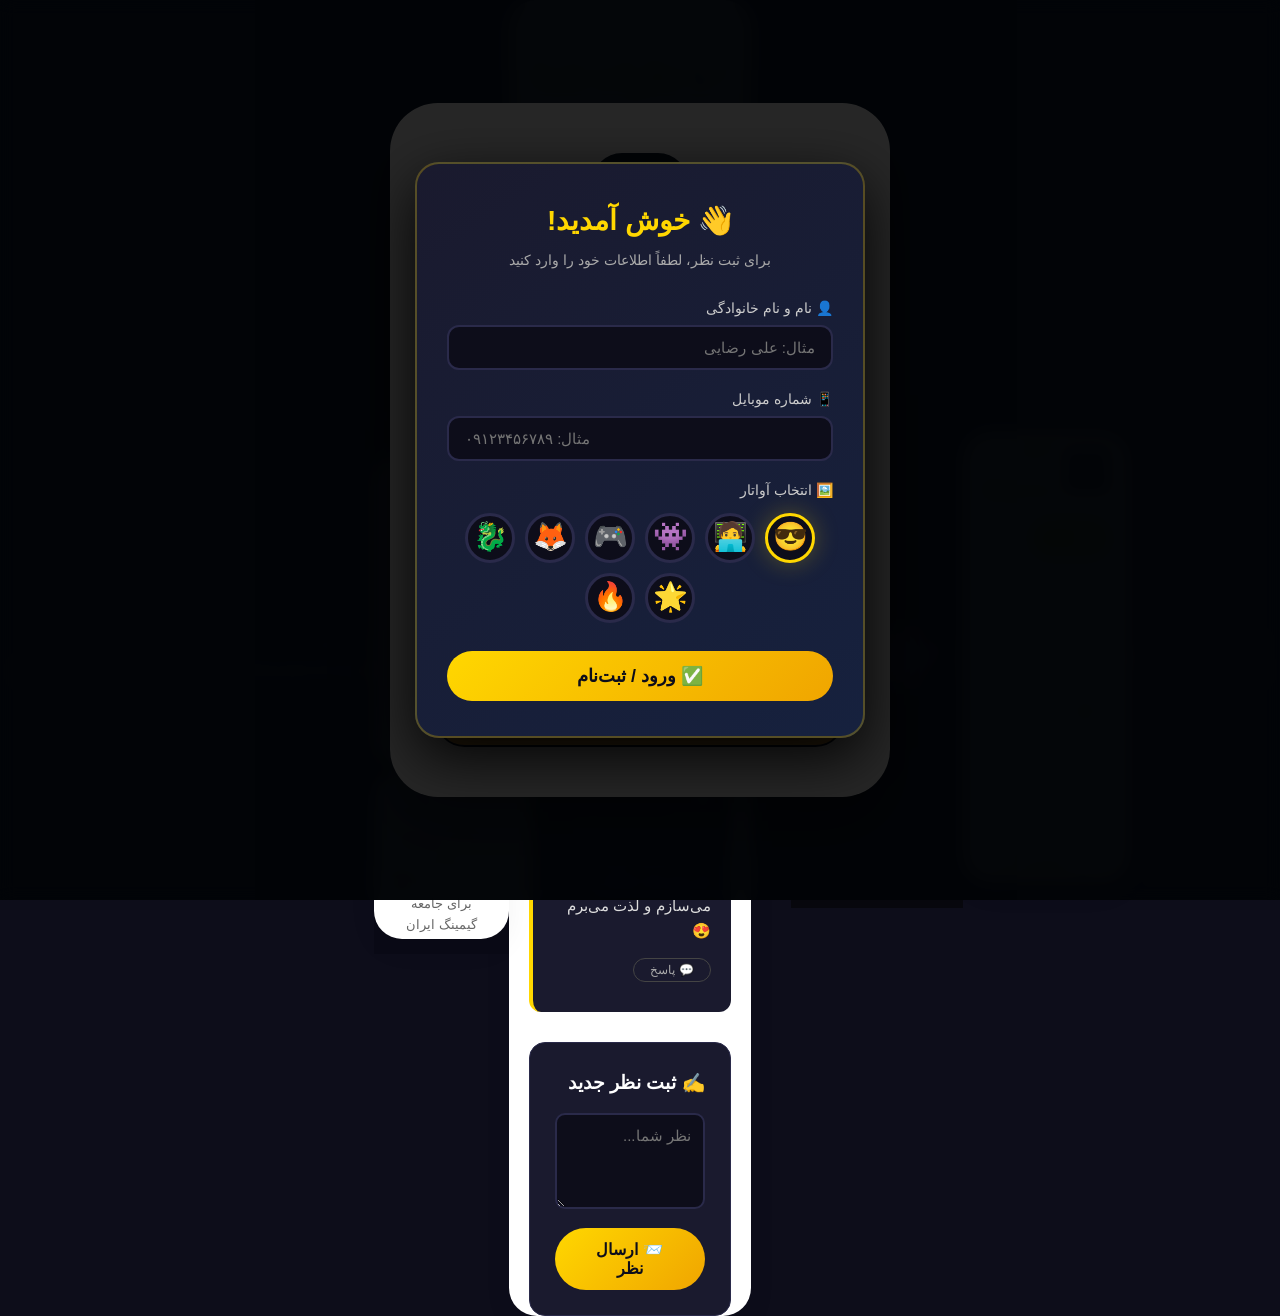
==== commit b31db2e8: "آپلود سایت Game Box" ====
--- a/index.html
+++ b/index.html
@@ -2,6 +2,7 @@
 <html lang="fa" dir="rtl">
 <head>
   <meta charset="UTF-8">
+<<<<<<< HEAD
   <link rel="icon" type="image/jpg" href="logo.jpg">
 <link rel="shortcut icon" href="logo.jpg">
   <meta name="viewport" content="width=device-width, initial-scale=1.0">
@@ -752,5 +753,191 @@
 }
 </script>
 
+=======
+  <meta name="viewport" content="width=device-width, initial-scale=1.0">
+  <title>AP Game | خانه</title>
+  <link rel="icon" href="images/favicon.ico" type="image/x-icon">
+  <link rel="stylesheet" href="style.css">
+</head>
+<body>
+
+  <header>
+    <div class="container header-flex">
+      <div class="logo">
+        <img src="images/logo-apgame.jpg" alt="لوگو AP Game" onerror="this.src='https://via.placeholder.com/50x50/1a1a2e/ffd700?text=AP'">
+        <span class="logo-text">AP Game</span>
+      </div>
+      <nav>
+        <ul>
+          <li><a href="index.html" class="active" data-key="nav-home">🏠 خانه</a></li>
+          <li><a href="news.html" data-key="nav-news">📰 اخبار</a></li>
+          <li><a href="games.html" data-key="nav-games">🎮 بازی‌ها</a></li>
+          <li><a href="challenge.html" data-key="nav-challenge">🏆 چالش</a></li>
+          <li><a href="rewards.html" data-key="nav-rewards">🎁 جوایز</a></li>
+          <li><a href="about.html" data-key="nav-about">📖 درباره ما</a></li>
+          <li><a href="privacy.html" data-key="nav-privacy">🔒 حریم خصوصی</a></li>
+        </ul>
+      </nav>
+      <button class="lang-btn" onclick="toggleLanguage()">🌐 English</button>
+    </div>
+  </header>
+
+  <div id="userStatus" style="display:none;">
+    <div class="user-status-box">
+      <span id="userAvatarDisplay" class="user-avatar-big">😎</span>
+      <div>
+        <div id="userNameDisplay" class="user-name-display">علی رضایی</div>
+        <div id="userPhoneDisplay" class="user-phone-display">۰۹۱۲۳۴۵۶۷۸۹</div>
+      </div>
+      <button class="logout-btn" onclick="logoutUser()" data-key="logout">🚪</button>
+    </div>
+  </div>
+
+  <!-- ====== بنر اسلایدر ====== -->
+<section class="banner-slider">
+  <div class="slider-container">
+    
+    <!-- اسلاید ۱ -->
+    <div class="slide active" data-emoji-left="🎮" data-emoji-right="👾">
+      <img src="images/banner1.jpg" alt="بنر ۱" onerror="this.src='https://via.placeholder.com/1920x600/1a1a2e/ffd700?text=AP+Game'">
+      <div class="slide-content">
+        <h1 data-key="banner-title1">🎮 به دنیای گیم خوش آمدید!</h1>
+        <p data-key="banner-desc1">آخرین اخبار، معرفی بازی‌های برتر و چالش‌های هفتگی را در AP Game دنبال کنید.</p>
+        <a href="news.html" class="btn-gold" data-key="banner-btn1">مشاهده اخبار</a>
+      </div>
+    </div>
+
+    <!-- اسلاید ۲ -->
+    <div class="slide" data-emoji-left="📰" data-emoji-right="🎯">
+      <img src="images/banner2.jpg" alt="بنر ۲" onerror="this.src='https://via.placeholder.com/1920x600/2a1a3e/ffd700?text=جدیدترین+اخبار'">
+      <div class="slide-content">
+        <h1 data-key="banner-title2">📰 جدیدترین اخبار بازی</h1>
+        <p data-key="banner-desc2">همیشه از آخرین رویدادهای دنیای گیم مطلع باش!</p>
+        <a href="news.html" class="btn-gold" data-key="banner-btn2">خواندن اخبار</a>
+      </div>
+    </div>
+
+    <!-- اسلاید ۳ -->
+    <div class="slide" data-emoji-left="🏆" data-emoji-right="⭐">
+      <img src="images/banner3.jpg" alt="بنر ۳" onerror="this.src='https://via.placeholder.com/1920x600/1a2a3e/ffd700?text=چالش+هفتگی'">
+      <div class="slide-content">
+        <h1 data-key="banner-title3">🏆 چالش هفتگی</h1>
+        <p data-key="banner-desc3">هر هفته یک چالش جدید برای گیمرهای حرفه‌ای!</p>
+        <a href="challenge.html" class="btn-gold" data-key="banner-btn3">مشاهده چالش‌ها</a>
+      </div>
+    </div>
+
+    <button class="slider-btn prev" onclick="changeSlide(-1)">❮</button>
+    <button class="slider-btn next" onclick="changeSlide(1)">❯</button>
+
+    <div class="slider-dots">
+      <span class="dot active" onclick="goToSlide(0)"></span>
+      <span class="dot" onclick="goToSlide(1)"></span>
+      <span class="dot" onclick="goToSlide(2)"></span>
+    </div>
+
+  </div>
+</section>
+  <!-- ====== اسلایدر متنی ====== -->
+  <section class="text-slider-section">
+    <div class="container">
+      <div class="text-slider-container">
+        <div class="text-slide active" data-key="text-slide1">
+          <h2>🔥 AP Game</h2>
+          <p>مرجع تخصصی اخبار و معرفی بازی</p>
+        </div>
+        <div class="text-slide" data-key="text-slide2">
+          <h2>🎮 معرفی بازی‌های روز دنیا</h2>
+          <p>به‌روزترین نقد و بررسی‌ها</p>
+        </div>
+        <div class="text-slide" data-key="text-slide3">
+          <h2>📰 اخبار دنیای بازی</h2>
+          <p>اولین منبع خبری گیمینگ ایران</p>
+        </div>
+        <div class="text-slide" data-key="text-slide4">
+          <h2>🏆 چالش‌های هفتگی</h2>
+          <p>با ما همراه باش و برنده شو!</p>
+        </div>
+      </div>
+    </div>
+  </section>
+
+  <!-- ========================================== -->
+  <!-- ====== بخش نظرات ====== -->
+  <!-- ========================================== -->
+  <section id="comments" class="section-comments">
+    <div class="container">
+      <h2 class="section-title" data-key="comments-title">💬 نظرات شما</h2>
+
+      <div id="commentsContainer"></div>
+
+      <div id="emptyMessage" class="empty-message" data-key="empty-comments">
+        🗨️ هنوز نظری ثبت نشده است. اولین نفری باشید که نظر می‌دهید!
+      </div>
+
+      <div class="comment-form">
+        <h3 data-key="comment-form-title">✍️ ثبت نظر جدید</h3>
+        <textarea id="commentText" placeholder="نظر شما..." rows="4" data-key="comment-placeholder"></textarea>
+        <button class="btn-submit-comment" onclick="addComment()" data-key="submit-comment">📨 ارسال نظر</button>
+      </div>
+    </div>
+  </section>
+
+  <!-- ====== فوتر ====== -->
+  <footer>
+    <div class="container footer-flex">
+      <div class="footer-left">
+        <a href="https://teamapcode.github.io/my-small-site/" target="_blank">
+          <img src="images/signature.jpg" alt="امضا" class="footer-signature" onerror="this.style.display='none'">
+        </a>
+      </div>
+      <div class="footer-right">
+        <p class="footer-phrase" data-key="footer-phrase">🎮 بازی تنها زندگی در رویا نیست، بلکه سفری‌ست به جایی فراتر از واقعیت.</p>
+        <p class="footer-established" data-key="footer-established">تأسیس: ۱۴۰۵/۲۰۲۶</p>
+      </div>
+    </div>
+    <div class="container footer-bottom">
+      <p data-key="footer-copy">© ۱۴۰۵ تمامی حقوق برای <strong>AP Game</strong> محفوظ است.</p>
+      <p data-key="footer-love">ساخته شده با ❤️ برای جامعه گیمینگ ایران</p>
+    </div>
+  </footer>
+
+  <!-- ====== مودال ثبت‌نام ====== -->
+  <div id="userModal" class="modal">
+    <div class="modal-content">
+      <div class="modal-header">
+        <h2 data-key="modal-title">👋 خوش آمدید!</h2>
+        <p data-key="modal-desc">برای ثبت نظر، لطفاً اطلاعات خود را وارد کنید</p>
+      </div>
+      <div class="modal-body">
+        <div class="form-group">
+          <label data-key="modal-name">👤 نام و نام خانوادگی</label>
+          <input type="text" id="userName" placeholder="مثال: علی رضایی" maxlength="30" data-key="modal-name-placeholder">
+        </div>
+        <div class="form-group">
+          <label data-key="modal-phone">📱 شماره موبایل</label>
+          <input type="tel" id="userPhone" placeholder="مثال: ۰۹۱۲۳۴۵۶۷۸۹" maxlength="11" data-key="modal-phone-placeholder">
+        </div>
+        <div class="form-group">
+          <label data-key="modal-avatar">🖼️ انتخاب آواتار</label>
+          <div class="avatar-select">
+            <div class="avatar-option active" data-avatar="1">😎</div>
+            <div class="avatar-option" data-avatar="2">🧑‍💻</div>
+            <div class="avatar-option" data-avatar="3">👾</div>
+            <div class="avatar-option" data-avatar="4">🎮</div>
+            <div class="avatar-option" data-avatar="5">🦊</div>
+            <div class="avatar-option" data-avatar="6">🐉</div>
+            <div class="avatar-option" data-avatar="7">🌟</div>
+            <div class="avatar-option" data-avatar="8">🔥</div>
+          </div>
+          <input type="hidden" id="selectedAvatar" value="1">
+        </div>
+        <button class="btn-submit-user" onclick="saveUser()" data-key="modal-submit">✅ ورود / ثبت‌نام</button>
+      </div>
+    </div>
+  </div>
+
+  <script src="script.js"></script>
+>>>>>>> c1680d29a92320e7ab6426e38264ecb61231ded4
 </body>
 </html>
--- a/style.css
+++ b/style.css
@@ -0,0 +1,1689 @@
+/* ========================================== */
+/* ====== استایل کلی ====== */
+/* ========================================== */
+
+* {
+  margin: 0;
+  padding: 0;
+  box-sizing: border-box;
+}
+
+body {
+  background: #0d0d1a;
+  font-family: 'Segoe UI', Tahoma, Geneva, Verdana, sans-serif;
+  color: #fff;
+  line-height: 1.6;
+}
+
+.container {
+  max-width: 1300px;
+  margin: 0 auto;
+  padding: 0 20px;
+}
+
+a {
+  text-decoration: none;
+  color: inherit;
+}
+
+html[dir="rtl"] {
+  direction: rtl;
+}
+
+html[dir="ltr"] {
+  direction: ltr;
+}
+
+/* ========================================== */
+/* ====== هدر ====== */
+/* ========================================== */
+
+header {
+  background: #0d0d1a;
+  border-bottom: 2px solid #1a1a2e;
+  padding: 15px 0;
+  position: sticky;
+  top: 0;
+  z-index: 1000;
+  backdrop-filter: blur(10px);
+}
+
+.header-flex {
+  display: flex;
+  justify-content: space-between;
+  align-items: center;
+  flex-wrap: wrap;
+  gap: 10px;
+}
+
+.logo {
+  display: flex;
+  align-items: center;
+  gap: 10px;
+}
+
+.logo img {
+  height: 45px;
+  width: auto;
+}
+
+.logo-text {
+  font-size: 24px;
+  font-weight: 900;
+  color: #ffd700;
+  letter-spacing: 1px;
+}
+
+nav ul {
+  display: flex;
+  list-style: none;
+  gap: 5px;
+  flex-wrap: wrap;
+}
+
+nav ul li a {
+  padding: 8px 16px;
+  border-radius: 30px;
+  font-size: 14px;
+  font-weight: 500;
+  transition: 0.3s;
+  color: #aaa;
+}
+
+nav ul li a:hover,
+nav ul li a.active {
+  background: #ffd700;
+  color: #0d0d1a;
+}
+
+.lang-btn {
+  background: transparent;
+  border: 2px solid #ffd700;
+  color: #ffd700;
+  padding: 6px 16px;
+  border-radius: 30px;
+  font-size: 14px;
+  font-weight: bold;
+  cursor: pointer;
+  transition: 0.3s;
+}
+
+.lang-btn:hover {
+  background: #ffd700;
+  color: #0d0d1a;
+  transform: scale(1.05);
+}
+
+/* ========================================== */
+/* ====== وضعیت کاربر ====== */
+/* ========================================== */
+
+#userStatus {
+  position: fixed;
+  top: 80px;
+  left: 20px;
+  z-index: 999;
+  animation: slideIn 0.5s ease;
+}
+
+html[dir="ltr"] #userStatus {
+  left: auto;
+  right: 20px;
+}
+
+@keyframes slideIn {
+  from { transform: translateX(-50px); opacity: 0; }
+  to { transform: translateX(0); opacity: 1; }
+}
+
+.user-status-box {
+  background: #1a1a2e;
+  padding: 12px 18px;
+  border-radius: 14px;
+  border: 1px solid #ffd70044;
+  box-shadow: 0 8px 30px rgba(0, 0, 0, 0.8);
+  display: flex;
+  align-items: center;
+  gap: 12px;
+}
+
+.user-avatar-big {
+  font-size: 32px;
+}
+
+.user-name-display {
+  color: #ffd700;
+  font-weight: bold;
+  font-size: 15px;
+}
+
+.user-phone-display {
+  color: #888;
+  font-size: 12px;
+}
+
+.logout-btn {
+  background: #ff4444;
+  color: #fff;
+  border: none;
+  border-radius: 20px;
+  padding: 4px 14px;
+  font-size: 14px;
+  cursor: pointer;
+  transition: 0.3s;
+}
+
+.logout-btn:hover {
+  background: #ff6666;
+  transform: scale(1.05);
+}
+
+/* ========================================== */
+/* ====== بنر اسلایدر ====== */
+/* ========================================== */
+
+.banner-slider {
+  position: relative;
+  width: 100%;
+  height: 500px;
+  overflow: hidden;
+  background: #0d0d1a;
+}
+
+.slider-container {
+  position: relative;
+  width: 100%;
+  height: 100%;
+  overflow: hidden;  /* ← این رو حتماً hidden نگه دار */
+}
+
+.slide {
+  position: absolute;
+  top: 0;
+  left: 0;
+  width: 100%;
+  height: 100%;
+  opacity: 0;
+  transition: opacity 0.8s ease-in-out;
+  z-index: 1;
+}
+
+.slide.active {
+  opacity: 1;
+  z-index: 2;
+}
+
+.slide img {
+  width: 100%;
+  height: 100%;
+  object-fit: contain;
+  filter: brightness(0.5);
+  background: #0d0d1a;
+}
+
+/* ===== ریسپانسیو ===== */
+@media (max-width: 768px) {
+  .banner-slider {
+    height: 300px;
+  }
+}
+
+@media (max-width: 500px) {
+  .banner-slider {
+    height: 200px;
+  }
+}
+
+/* ========================================== */
+/* ====== ایموجی‌های متحرک (با overflow: hidden) ====== */
+/* ========================================== */
+
+@media (min-width: 769px) {
+  /* ===== هر اسلاید یک wrapper برای ایموجی‌ها ===== */
+  .slide {
+    overflow: visible !important; /* فقط خود اسلاید overflow: visible */
+    z-index: 1;
+  }
+  
+  .slide.active {
+    z-index: 3;
+  }
+
+  /* ===== ایموجی چپ ===== */
+  .slide::before {
+    content: attr(data-emoji-left);
+    position: absolute;
+    left: 20px;
+    top: 50%;
+    transform: translateY(-50%) translateX(-30px) scale(0.5);
+    font-size: 70px;
+    opacity: 0;
+    z-index: 10;
+    transition: all 0.6s cubic-bezier(0.34, 1.56, 0.64, 1);
+    filter: drop-shadow(0 0 30px rgba(255, 215, 0, 0.3));
+    line-height: 1;
+    pointer-events: none;
+  }
+
+  /* ===== ایموجی راست ===== */
+  .slide::after {
+    content: attr(data-emoji-right);
+    position: absolute;
+    right: 20px;
+    top: 50%;
+    transform: translateY(-50%) translateX(30px) scale(0.5);
+    font-size: 70px;
+    opacity: 0;
+    z-index: 10;
+    transition: all 0.6s cubic-bezier(0.34, 1.56, 0.64, 1) 0.15s;
+    filter: drop-shadow(0 0 30px rgba(255, 215, 0, 0.3));
+    line-height: 1;
+    pointer-events: none;
+  }
+
+  /* ===== نمایش ایموجی‌ها وقتی اسلاید فعال میشه ===== */
+  .slide.active::before {
+    opacity: 1;
+    transform: translateY(-50%) translateX(0) scale(1);
+    animation: floatEmojiLeft 3s ease-in-out infinite;
+  }
+
+  .slide.active::after {
+    opacity: 1;
+    transform: translateY(-50%) translateX(0) scale(1);
+    animation: floatEmojiRight 3.5s ease-in-out infinite;
+  }
+
+  @keyframes floatEmojiLeft {
+    0%, 100% {
+      transform: translateY(-50%) translateX(0) rotate(-5deg);
+    }
+    50% {
+      transform: translateY(-60%) translateX(-8px) rotate(5deg);
+    }
+  }
+
+  @keyframes floatEmojiRight {
+    0%, 100% {
+      transform: translateY(-50%) translateX(0) rotate(5deg);
+    }
+    50% {
+      transform: translateY(-40%) translateX(8px) rotate(-5deg);
+    }
+  }
+}
+
+@media (max-width: 768px) {
+  .slide::before,
+  .slide::after {
+    display: none !important;
+  }
+}
+
+/* ========================================== */
+/* ====== اسلایدر متنی ====== */
+/* ========================================== */
+
+.text-slider-section {
+  background: linear-gradient(135deg, #0d0d1a, #1a1a2e);
+  padding: 40px 0;
+  border-bottom: 2px solid #1a1a2e;
+  border-top: 2px solid #1a1a2e;
+}
+
+.text-slider-container {
+  position: relative;
+  height: 100px;
+  overflow: hidden;
+  text-align: center;
+}
+
+.text-slide {
+  position: absolute;
+  top: 0;
+  left: 0;
+  width: 100%;
+  height: 100%;
+  opacity: 0;
+  transform: translateY(20px);
+  transition: opacity 0.8s ease, transform 0.8s ease;
+  display: flex;
+  flex-direction: column;
+  justify-content: center;
+  align-items: center;
+}
+
+.text-slide.active {
+  opacity: 1;
+  transform: translateY(0);
+}
+
+.text-slide h2 {
+  font-size: 32px;
+  color: #ffd700;
+  margin-bottom: 5px;
+  text-shadow: 0 0 30px rgba(255, 215, 0, 0.2);
+}
+
+.text-slide p {
+  font-size: 16px;
+  color: #aaa;
+}
+
+/* ========================================== */
+/* ====== عنوان بخش‌ها ====== */
+/* ========================================== */
+
+.section-title {
+  font-size: 30px;
+  color: #ffd700;
+  text-align: center;
+  margin: 50px 0 30px 0;
+  border-bottom: 2px solid #ffd70033;
+  padding-bottom: 15px;
+}
+
+/* ========================================== */
+/* ====== کارت‌های اخبار ====== */
+/* ========================================== */
+
+.news-grid {
+  display: flex;
+  flex-direction: column;
+  gap: 25px;
+  max-width: 850px;
+  margin: 0 auto;
+}
+
+.news-card {
+  background: linear-gradient(145deg, #1a1a2e, #16213e);
+  border-radius: 18px;
+  overflow: hidden;
+  box-shadow: 0 10px 30px rgba(0, 0, 0, 0.7);
+  cursor: pointer;
+  transition: 0.4s ease;
+  border: 1px solid #2a2a4a;
+}
+
+.news-card:hover {
+  transform: translateY(-5px);
+  border-color: #ffd700;
+  box-shadow: 0 15px 40px rgba(255, 215, 0, 0.1);
+}
+
+.news-image-wrapper {
+  position: relative;
+  width: 100%;
+  overflow: hidden;
+  background: #0d0d1a;
+}
+
+.news-image-wrapper img {
+  width: 100%;
+  height: 220px;
+  object-fit: contain;
+  display: block;
+  background: #0d0d1a;
+  border-bottom: 2px solid #2a2a4a;
+}
+
+.news-image-title {
+  position: absolute;
+  bottom: 0;
+  left: 0;
+  right: 0;
+  background: linear-gradient(transparent, rgba(0, 0, 0, 0.85));
+  color: #fff;
+  padding: 30px 15px 12px 15px;
+  font-size: 18px;
+  font-weight: 800;
+  text-align: center;
+  text-shadow: 0 2px 10px rgba(0, 0, 0, 0.9);
+  pointer-events: none;
+}
+
+.news-content {
+  padding: 18px 20px 15px 20px;
+}
+
+.news-badge {
+  display: inline-block;
+  background: #ffd700;
+  color: #0d0d1a;
+  font-size: 11px;
+  font-weight: bold;
+  padding: 3px 14px;
+  border-radius: 30px;
+  margin-bottom: 8px;
+}
+
+.news-title {
+  color: #fff;
+  font-size: 20px;
+  margin: 5px 0 10px 0;
+  line-height: 1.4;
+}
+
+.news-preview {
+  color: #aaa;
+  font-size: 14px;
+  line-height: 1.7;
+  margin-bottom: 10px;
+}
+
+.news-meta {
+  display: flex;
+  justify-content: space-between;
+  align-items: center;
+  flex-wrap: wrap;
+}
+
+.news-date {
+  color: #888;
+  font-size: 12px;
+}
+
+.news-readmore {
+  color: #ffd700;
+  font-size: 13px;
+  font-weight: bold;
+}
+
+.news-full {
+  max-height: 0;
+  overflow: hidden;
+  transition: max-height 0.6s cubic-bezier(0.4, 0, 0.2, 1);
+  padding: 0 20px;
+  background: #0f0f23;
+  border-top: 3px solid #ffd700;
+  color: #d0d0e0;
+  font-size: 14px;
+  line-height: 1.9;
+}
+
+.news-full.show {
+  max-height: 1000px;
+  padding: 18px 20px 20px 20px;
+}
+
+.news-full strong {
+  color: #ffd700;
+}
+
+.news-full ul {
+  padding-right: 20px;
+  color: #ddd;
+}
+
+html[dir="ltr"] .news-full ul {
+  padding-right: 0;
+  padding-left: 20px;
+}
+
+.news-quote {
+  background: #0d0d1a;
+  padding: 12px 18px;
+  border-radius: 12px;
+  margin: 12px 0;
+  border-right: 4px solid #ffd700;
+}
+
+html[dir="ltr"] .news-quote {
+  border-right: none;
+  border-left: 4px solid #ffd700;
+}
+
+.news-quote p {
+  color: #ffd700;
+  margin: 0;
+}
+
+.btn-download {
+  display: inline-block;
+  margin-top: 8px;
+  padding: 8px 25px;
+  background: linear-gradient(135deg, #ffd700, #f0a500);
+  color: #0d0d1a;
+  border-radius: 30px;
+  font-weight: bold;
+  transition: 0.3s;
+}
+
+.btn-download:hover {
+  transform: scale(1.05);
+}
+
+/* ========================================== */
+/* ====== کارت‌های معرفی بازی ====== */
+/* ========================================== */
+
+.game-grid {
+  display: flex;
+  flex-wrap: wrap;
+  gap: 25px;
+  justify-content: center;
+}
+
+.game-card {
+  width: 280px;
+  border-radius: 18px;
+  overflow: hidden;
+  box-shadow: 0 10px 30px rgba(0, 0, 0, 0.7);
+  cursor: pointer;
+  transition: 0.4s ease;
+  border: 2px solid #2a2a4a;
+  position: relative;
+  background: #1a1a2e;
+}
+
+.game-card:hover {
+  transform: translateY(-8px) scale(1.02);
+  border-color: #ffd700;
+  box-shadow: 0 15px 40px rgba(255, 215, 0, 0.15);
+}
+
+.game-image-wrapper {
+  position: relative;
+  width: 100%;
+  overflow: hidden;
+  background: #0d0d1a;
+}
+
+.game-image-wrapper img {
+  width: 100%;
+  height: 200px;
+  object-fit: contain;
+  display: block;
+  background: #0d0d1a;
+  border-bottom: 2px solid #2a2a4a;
+}
+
+.game-image-title {
+  position: absolute;
+  bottom: 0;
+  left: 0;
+  right: 0;
+  background: linear-gradient(transparent, rgba(0, 0, 0, 0.85));
+  color: #fff;
+  padding: 30px 15px 12px 15px;
+  font-size: 20px;
+  font-weight: 800;
+  text-align: center;
+  text-shadow: 0 2px 10px rgba(0, 0, 0, 0.9);
+  pointer-events: none;
+}
+
+.game-genre {
+  text-align: center;
+  font-size: 12px;
+  color: #aaa;
+  margin: 8px 0 5px 0;
+}
+
+.game-preview {
+  padding: 0 15px 18px 15px;
+  color: #aaa;
+  font-size: 13px;
+  text-align: center;
+  line-height: 1.5;
+}
+
+.game-full {
+  max-height: 0;
+  overflow: hidden;
+  transition: max-height 0.6s cubic-bezier(0.4, 0, 0.2, 1);
+  padding: 0 18px;
+  background: #0f0f23;
+  border-top: 3px solid #ffd700;
+  color: #d0d0e0;
+  font-size: 14px;
+  line-height: 1.9;
+}
+
+.game-full.show {
+  max-height: 650px;
+  padding: 18px 18px 20px 18px;
+}
+
+.game-full strong {
+  color: #ffd700;
+}
+
+.game-full .suitable {
+  display: inline-block;
+  background: #ffd70022;
+  padding: 6px 14px;
+  border-radius: 30px;
+  margin-top: 8px;
+  font-size: 13px;
+  color: #ffd700;
+  border: 1px solid #ffd70044;
+}
+
+.game-card.genre-action { border-color: #e74c3c; }
+.game-card.genre-adventure { border-color: #2ecc71; }
+.game-card.genre-rpg { border-color: #9b59b6; }
+.game-card.genre-fps { border-color: #e67e22; }
+.game-card.genre-moba { border-color: #1abc9c; }
+.game-card.genre-social { border-color: #f39c12; }
+
+.close-btn {
+  display: inline-block;
+  margin-top: 12px;
+  padding: 6px 20px;
+  background: #ff4444;
+  color: #fff;
+  border: none;
+  border-radius: 30px;
+  font-size: 13px;
+  font-weight: bold;
+  cursor: pointer;
+  transition: 0.3s;
+}
+
+.close-btn:hover {
+  background: #ff6666;
+  transform: scale(1.05);
+}
+
+/* ========================================== */
+/* ====== کارت اصلی چالش (بازشو) ====== */
+/* ========================================== */
+
+.challenge-main-card {
+  background: linear-gradient(145deg, #1a1a2e, #16213e);
+  border-radius: 24px;
+  overflow: hidden;
+  box-shadow: 0 10px 40px rgba(0, 0, 0, 0.7);
+  border: 1px solid #2a2a4a;
+  max-width: 850px;
+  margin: 0 auto;
+  transition: 0.3s;
+}
+
+.challenge-main-card:hover {
+  border-color: #ffd70044;
+}
+
+.challenge-header-card {
+  padding: 20px 25px;
+  cursor: pointer;
+  transition: 0.3s;
+  border-bottom: 1px solid #2a2a4a;
+}
+
+.challenge-header-card:hover {
+  background: rgba(255, 215, 0, 0.05);
+}
+
+.challenge-header-content {
+  display: flex;
+  align-items: center;
+  gap: 15px;
+}
+
+.challenge-icon {
+  font-size: 40px;
+  flex-shrink: 0;
+}
+
+.challenge-header-content h3 {
+  color: #ffd700;
+  font-size: 22px;
+  margin: 0;
+}
+
+.challenge-header-content p {
+  color: #aaa;
+  font-size: 14px;
+  margin: 3px 0 0 0;
+}
+
+.challenge-arrow {
+  margin-right: auto;
+  font-size: 24px;
+  color: #ffd700;
+  transition: 0.3s;
+}
+
+html[dir="ltr"] .challenge-arrow {
+  margin-right: 0;
+  margin-left: auto;
+}
+
+.challenge-body-card {
+  padding: 25px;
+  animation: fadeIn 0.4s ease;
+}
+
+/* ========================================== */
+/* ====== بخش چالش ====== */
+/* ========================================== */
+
+.section-challenge {
+  padding: 20px 0 50px 0;
+}
+
+.question-box {
+  background: #0d0d1a;
+  border-radius: 14px;
+  padding: 18px 20px;
+  margin-bottom: 16px;
+  border: 1px solid #2a2a4a;
+  transition: 0.3s;
+}
+
+.question-box:hover {
+  border-color: #ffd70044;
+}
+
+.question-text {
+  color: #fff;
+  font-size: 16px;
+  font-weight: 600;
+  margin-bottom: 12px;
+}
+
+.options {
+  display: flex;
+  gap: 12px;
+  flex-wrap: wrap;
+}
+
+.option {
+  display: flex;
+  align-items: center;
+  gap: 6px;
+  color: #ccc;
+  font-size: 14px;
+  cursor: pointer;
+  padding: 6px 14px;
+  border-radius: 30px;
+  background: #1a1a2e;
+  border: 1px solid #2a2a4a;
+  transition: 0.3s;
+}
+
+.option:hover {
+  background: #2a2a4a;
+  border-color: #ffd70044;
+}
+
+.option input[type="radio"] {
+  accent-color: #ffd700;
+  width: 16px;
+  height: 16px;
+  cursor: pointer;
+}
+
+.option:has(input:checked) {
+  background: #ffd70022;
+  border-color: #ffd700;
+  color: #ffd700;
+}
+
+.btn-submit-quiz {
+  width: 100%;
+  padding: 16px;
+  background: linear-gradient(135deg, #ffd700, #f0a500);
+  color: #0d0d1a;
+  border: none;
+  border-radius: 50px;
+  font-size: 18px;
+  font-weight: bold;
+  cursor: pointer;
+  transition: 0.3s;
+  margin-top: 10px;
+}
+
+.btn-submit-quiz:hover {
+  transform: scale(1.02);
+  box-shadow: 0 0 30px #ffd70044;
+}
+
+.quiz-result {
+  margin-top: 30px;
+  animation: fadeIn 0.6s ease;
+}
+
+.result-box {
+  background: linear-gradient(145deg, #1a1a2e, #0d0d1a);
+  border-radius: 20px;
+  padding: 30px 25px;
+  text-align: center;
+  border: 2px solid #ffd70044;
+}
+
+.result-emoji {
+  font-size: 60px;
+  margin-bottom: 10px;
+}
+
+.result-score {
+  color: #ffd700;
+  font-size: 24px;
+  font-weight: bold;
+  margin-bottom: 5px;
+}
+
+.result-level {
+  color: #fff;
+  font-size: 22px;
+  font-weight: 800;
+  margin-bottom: 12px;
+}
+
+.result-message {
+  color: #ccc;
+  font-size: 16px;
+  line-height: 1.8;
+  max-width: 500px;
+  margin: 0 auto 20px auto;
+}
+
+.btn-retry {
+  padding: 10px 35px;
+  background: transparent;
+  color: #ffd700;
+  border: 2px solid #ffd700;
+  border-radius: 50px;
+  font-size: 15px;
+  font-weight: bold;
+  cursor: pointer;
+  transition: 0.3s;
+}
+
+.btn-retry:hover {
+  background: #ffd700;
+  color: #0d0d1a;
+  transform: scale(1.05);
+}
+
+/* ========================================== */
+/* ====== بخش جوایز ====== */
+/* ========================================== */
+
+.section-rewards {
+  padding: 20px 0 50px 0;
+}
+
+.rewards-desc {
+  text-align: center;
+  color: #aaa;
+  font-size: 16px;
+  margin-bottom: 30px;
+}
+
+.reward-card {
+  background: linear-gradient(145deg, #1a1a2e, #16213e);
+  border-radius: 20px;
+  padding: 30px 25px;
+  text-align: center;
+  border: 2px solid #2a2a4a;
+  transition: 0.4s ease;
+  max-width: 500px;
+  margin: 0 auto;
+}
+
+.reward-card:hover {
+  transform: translateY(-5px);
+  box-shadow: 0 10px 30px rgba(0, 0, 0, 0.5);
+}
+
+.reward-card .reward-icon {
+  font-size: 60px;
+  margin-bottom: 10px;
+}
+
+.reward-card .reward-title {
+  color: #fff;
+  font-size: 24px;
+  font-weight: 800;
+  margin-bottom: 5px;
+}
+
+.reward-card .reward-score {
+  color: #888;
+  font-size: 15px;
+  margin-bottom: 12px;
+}
+
+.reward-card .reward-desc {
+  color: #ccc;
+  font-size: 15px;
+  line-height: 1.7;
+  margin-bottom: 15px;
+}
+
+.reward-card.reward-very-high {
+  border-color: #ffd700;
+  background: linear-gradient(145deg, #1a1a2e, #2a1a3e);
+}
+
+.reward-card.reward-high {
+  border-color: #2ecc71;
+  background: linear-gradient(145deg, #1a1a2e, #0d2a1a);
+}
+
+.reward-card.reward-mid {
+  border-color: #3498db;
+  background: linear-gradient(145deg, #1a1a2e, #0d1a2a);
+}
+
+.reward-card.reward-low {
+  border-color: #e67e22;
+  background: linear-gradient(145deg, #1a1a2e, #2a1a0d);
+}
+
+.rewards-note {
+  text-align: center;
+  background: #1a1a2e;
+  padding: 25px;
+  border-radius: 14px;
+  max-width: 500px;
+  margin: 30px auto 0 auto;
+  border: 1px solid #2a2a4a;
+}
+
+.rewards-note p {
+  color: #aaa;
+  font-size: 15px;
+  margin: 5px 0;
+}
+
+.rewards-note a {
+  color: #ffd700;
+  font-weight: bold;
+}
+
+/* ========================================== */
+/* ====== نظرات ====== */
+/* ========================================== */
+
+.comment-form {
+  background: #1a1a2e;
+  padding: 25px;
+  border-radius: 16px;
+  margin-top: 30px;
+  max-width: 800px;
+  margin-left: auto;
+  margin-right: auto;
+  border: 1px solid #2a2a4a;
+}
+
+.comment-form h3 {
+  color: #fff;
+  margin-bottom: 15px;
+}
+
+.comment-form textarea {
+  width: 100%;
+  padding: 12px;
+  border-radius: 10px;
+  border: 2px solid #2a2a4a;
+  background: #0d0d1a;
+  color: #fff;
+  font-size: 15px;
+  resize: vertical;
+  font-family: inherit;
+  transition: 0.3s;
+}
+
+.comment-form textarea:focus {
+  outline: none;
+  border-color: #ffd700;
+}
+
+.btn-submit-comment {
+  margin-top: 12px;
+  padding: 12px 35px;
+  background: linear-gradient(135deg, #ffd700, #f0a500);
+  color: #0d0d1a;
+  border: none;
+  border-radius: 50px;
+  font-weight: bold;
+  font-size: 16px;
+  cursor: pointer;
+  transition: 0.3s;
+}
+
+.btn-submit-comment:hover {
+  transform: scale(1.05);
+  box-shadow: 0 0 30px #ffd70044;
+}
+
+#commentsContainer {
+  max-width: 800px;
+  margin: 0 auto;
+}
+
+.comment-item {
+  background: #1a1a2e;
+  padding: 18px 20px;
+  border-radius: 12px;
+  margin-bottom: 15px;
+  border-left: 4px solid #ffd700;
+  transition: 0.3s;
+  animation: fadeIn 0.4s ease;
+}
+
+html[dir="ltr"] .comment-item {
+  border-left: none;
+  border-right: 4px solid #ffd700;
+}
+
+.comment-item:hover {
+  background: #22224a;
+}
+
+.comment-header {
+  display: flex;
+  justify-content: space-between;
+  align-items: center;
+  flex-wrap: wrap;
+  margin-bottom: 8px;
+}
+
+.comment-name {
+  color: #ffd700;
+  font-weight: bold;
+  font-size: 17px;
+}
+
+.comment-date {
+  color: #888;
+  font-size: 12px;
+}
+
+.comment-text {
+  color: #ddd;
+  font-size: 15px;
+  line-height: 1.7;
+  margin: 5px 0 12px 0;
+}
+
+.comment-reply-btn {
+  background: transparent;
+  color: #aaa;
+  border: 1px solid #444;
+  padding: 4px 16px;
+  border-radius: 20px;
+  font-size: 12px;
+  cursor: pointer;
+  transition: 0.3s;
+}
+
+.comment-reply-btn:hover {
+  border-color: #ffd700;
+  color: #ffd700;
+}
+
+.replies-container {
+  margin-left: 30px;
+  margin-top: 12px;
+  padding-left: 15px;
+  border-left: 2px dashed #444;
+}
+
+html[dir="ltr"] .replies-container {
+  margin-left: 0;
+  margin-right: 30px;
+  padding-left: 0;
+  padding-right: 15px;
+  border-left: none;
+  border-right: 2px dashed #444;
+}
+
+.reply-item {
+  background: #111125;
+  padding: 12px 16px;
+  border-radius: 10px;
+  margin-bottom: 10px;
+  border-left: 3px solid #f39c12;
+}
+
+html[dir="ltr"] .reply-item {
+  border-left: none;
+  border-right: 3px solid #f39c12;
+}
+
+.reply-item .comment-name {
+  color: #f39c12;
+  font-size: 14px;
+}
+
+.empty-message {
+  color: #888;
+  text-align: center;
+  padding: 30px;
+  background: #1a1a2e;
+  border-radius: 12px;
+  border: 1px dashed #444;
+  max-width: 800px;
+  margin: 0 auto;
+}
+
+/* ========================================== */
+/* ====== مودال ثبت‌نام ====== */
+/* ========================================== */
+
+.modal {
+  display: none;
+  position: fixed;
+  top: 0;
+  left: 0;
+  width: 100%;
+  height: 100%;
+  background: rgba(0, 0, 0, 0.85);
+  z-index: 9999;
+  justify-content: center;
+  align-items: center;
+  animation: fadeIn 0.4s ease;
+}
+
+.modal.show {
+  display: flex;
+}
+
+@keyframes fadeIn {
+  from { opacity: 0; transform: scale(0.9); }
+  to { opacity: 1; transform: scale(1); }
+}
+
+.modal-content {
+  background: linear-gradient(145deg, #1a1a2e, #16213e);
+  border-radius: 24px;
+  padding: 35px 30px;
+  max-width: 450px;
+  width: 95%;
+  border: 2px solid #ffd70044;
+  box-shadow: 0 20px 60px rgba(0, 0, 0, 0.9);
+}
+
+.modal-header {
+  text-align: center;
+  margin-bottom: 25px;
+}
+
+.modal-header h2 {
+  color: #ffd700;
+  font-size: 28px;
+  margin-bottom: 5px;
+}
+
+.modal-header p {
+  color: #aaa;
+  font-size: 14px;
+}
+
+.form-group {
+  margin-bottom: 18px;
+}
+
+.form-group label {
+  display: block;
+  color: #ccc;
+  font-size: 14px;
+  margin-bottom: 6px;
+  font-weight: 500;
+}
+
+.form-group input {
+  width: 100%;
+  padding: 12px 16px;
+  border-radius: 12px;
+  border: 2px solid #2a2a4a;
+  background: #0d0d1a;
+  color: #fff;
+  font-size: 15px;
+  transition: 0.3s;
+  box-sizing: border-box;
+}
+
+.form-group input:focus {
+  outline: none;
+  border-color: #ffd700;
+  box-shadow: 0 0 20px #ffd70022;
+}
+
+.avatar-select {
+  display: flex;
+  gap: 10px;
+  flex-wrap: wrap;
+  justify-content: center;
+  padding: 5px 0;
+}
+
+.avatar-option {
+  width: 50px;
+  height: 50px;
+  border-radius: 50%;
+  background: #0d0d1a;
+  border: 3px solid #2a2a4a;
+  display: flex;
+  justify-content: center;
+  align-items: center;
+  font-size: 28px;
+  cursor: pointer;
+  transition: 0.3s;
+}
+
+.avatar-option:hover {
+  transform: scale(1.1);
+  border-color: #ffd70088;
+}
+
+.avatar-option.active {
+  border-color: #ffd700;
+  box-shadow: 0 0 25px #ffd70044;
+}
+
+.btn-submit-user {
+  width: 100%;
+  padding: 14px;
+  background: linear-gradient(135deg, #ffd700, #f0a500);
+  color: #0d0d1a;
+  border: none;
+  border-radius: 50px;
+  font-size: 18px;
+  font-weight: bold;
+  cursor: pointer;
+  transition: 0.3s;
+  margin-top: 5px;
+}
+
+.btn-submit-user:hover {
+  transform: scale(1.02);
+  box-shadow: 0 0 30px #ffd70044;
+}
+
+/* ========================================== */
+/* ====== صفحات درباره ما و حریم خصوصی ====== */
+/* ========================================== */
+
+.page-title {
+  font-size: 32px;
+  color: #ffd700;
+  text-align: center;
+  margin: 40px 0 30px 0;
+}
+
+.about-grid {
+  display: grid;
+  grid-template-columns: 1fr 1fr;
+  gap: 40px;
+  align-items: center;
+  max-width: 1000px;
+  margin: 0 auto;
+}
+
+.about-image img {
+  width: 100%;
+  border-radius: 18px;
+  border: 2px solid #2a2a4a;
+}
+
+.about-text h2 {
+  color: #ffd700;
+  font-size: 22px;
+  margin-top: 20px;
+  margin-bottom: 10px;
+}
+
+.about-text p {
+  color: #ccc;
+  font-size: 15px;
+  line-height: 1.8;
+}
+
+.about-text ul {
+  list-style: none;
+  padding: 0;
+}
+
+.about-text ul li {
+  padding: 5px 0;
+  color: #ddd;
+  font-size: 15px;
+}
+
+.privacy-box {
+  background: #1a1a2e;
+  padding: 20px 25px;
+  border-radius: 14px;
+  margin-bottom: 18px;
+  border-right: 4px solid #ffd700;
+  max-width: 800px;
+  margin-left: auto;
+  margin-right: auto;
+}
+
+html[dir="ltr"] .privacy-box {
+  border-right: none;
+  border-left: 4px solid #ffd700;
+}
+
+.privacy-box h2 {
+  color: #ffd700;
+  font-size: 18px;
+  margin-bottom: 8px;
+}
+
+.privacy-box p {
+  color: #ccc;
+  font-size: 15px;
+  line-height: 1.8;
+}
+
+.privacy-contact {
+  text-align: center;
+  background: #1a1a2e;
+  padding: 25px;
+  border-radius: 14px;
+  max-width: 500px;
+  margin: 30px auto;
+  border: 1px solid #ffd70044;
+}
+
+.privacy-contact p {
+  color: #ccc;
+  font-size: 16px;
+}
+
+/* ========================================== */
+/* ====== فوتر با امضا ====== */
+/* ========================================== */
+
+footer {
+  background: #0a0a16;
+  border-top: 2px solid #1a1a2e;
+  padding: 30px 0 15px 0;
+  margin-top: 60px;
+}
+
+.footer-flex {
+  display: flex;
+  justify-content: space-between;
+  align-items: center;
+  flex-wrap: wrap;
+  gap: 20px;
+  padding-bottom: 20px;
+  border-bottom: 1px solid #1a1a2e;
+}
+
+.footer-left {
+  display: flex;
+  align-items: center;
+  gap: 12px;
+}
+
+.footer-signature {
+  height: 50px;
+  width: auto;
+  opacity: 0.8;
+  transition: 0.3s;
+}
+
+.footer-signature:hover {
+  opacity: 1;
+  transform: scale(1.05);
+}
+
+.footer-right {
+  text-align: left;
+}
+
+html[dir="rtl"] .footer-right {
+  text-align: right;
+}
+
+.footer-phrase {
+  color: #ddd;
+  font-size: 16px;
+  font-style: italic;
+  letter-spacing: 0.5px;
+  margin-bottom: 2px;
+}
+
+.footer-established {
+  color: #666;
+  font-size: 11px;
+  letter-spacing: 1px;
+}
+
+.footer-bottom {
+  text-align: center;
+  padding-top: 15px;
+}
+
+.footer-bottom p {
+  color: #666;
+  font-size: 13px;
+  margin: 3px 0;
+}
+
+.footer-bottom strong {
+  color: #ffd700;
+}
+
+/* ========================================== */
+/* ====== ریسپانسیو ====== */
+/* ========================================== */
+
+@media (max-width: 768px) {
+  .header-flex {
+    flex-direction: column;
+    gap: 15px;
+  }
+  
+  nav ul {
+    justify-content: center;
+  }
+  
+  nav ul li a {
+    padding: 6px 12px;
+    font-size: 13px;
+  }
+  
+  .slide-content h1 {
+    font-size: 28px;
+  }
+  
+  .slide-content p {
+    font-size: 15px;
+  }
+  
+  .slide-content .btn-gold {
+    padding: 10px 30px;
+    font-size: 14px;
+  }
+  
+  .slider-btn {
+    padding: 10px 14px;
+    font-size: 18px;
+  }
+  
+  .slider-btn.prev {
+    left: 10px;
+  }
+  
+  .slider-btn.next {
+    right: 10px;
+  }
+  
+  .text-slide h2 {
+    font-size: 24px;
+  }
+  
+  .text-slide p {
+    font-size: 14px;
+  }
+  
+  .text-slider-container {
+    height: 80px;
+  }
+  
+  .about-grid {
+    grid-template-columns: 1fr;
+    gap: 20px;
+  }
+  
+  .game-card {
+    width: 100%;
+    max-width: 350px;
+  }
+  
+  .game-image-wrapper img {
+    height: 160px;
+  }
+  
+  .news-image-wrapper img {
+    height: 160px;
+  }
+  
+  .news-title {
+    font-size: 17px;
+  }
+  
+  .section-title {
+    font-size: 24px;
+  }
+
+  #userStatus {
+    top: 70px;
+    left: 10px;
+  }
+  
+  html[dir="ltr"] #userStatus {
+    left: auto;
+    right: 10px;
+  }
+  
+  .user-status-box {
+    padding: 10px 14px;
+    font-size: 13px;
+  }
+  
+  .user-avatar-big {
+    font-size: 24px;
+  }
+  
+  .lang-btn {
+    font-size: 12px;
+    padding: 4px 12px;
+  }
+  
+  .footer-flex {
+    flex-direction: column;
+    text-align: center;
+  }
+  
+  .footer-right {
+    text-align: center !important;
+  }
+  
+  .footer-phrase {
+    font-size: 14px;
+  }
+  
+  .footer-signature {
+    height: 35px;
+  }
+  
+  .challenge-header-content h3 {
+    font-size: 18px;
+  }
+  
+  .challenge-icon {
+    font-size: 30px;
+  }
+  
+  .challenge-header-card {
+    padding: 15px 18px;
+  }
+  
+  .challenge-body-card {
+    padding: 15px;
+  }
+  
+  .question-text {
+    font-size: 14px;
+  }
+  
+  .option {
+    font-size: 12px;
+    padding: 4px 10px;
+  }
+  
+  .options {
+    gap: 8px;
+  }
+  
+  .result-emoji {
+    font-size: 40px;
+  }
+  
+  .result-score {
+    font-size: 20px;
+  }
+  
+  .result-level {
+    font-size: 18px;
+  }
+  
+  .reward-card {
+    padding: 20px 18px;
+  }
+  
+  .reward-card .reward-icon {
+    font-size: 40px;
+  }
+  
+  .reward-card .reward-title {
+    font-size: 20px;
+  }
+}
+
+@media (max-width: 400px) {
+  .footer-phrase {
+    font-size: 12px;
+  }
+  
+  .text-slide h2 {
+    font-size: 20px;
+  }
+  
+  .text-slider-container {
+    height: 70px;
+  }
+  
+  .footer-signature {
+    height: 28px;
+  }
+  
+  .game-image-wrapper img {
+    height: 130px;
+  }
+  
+  .news-image-wrapper img {
+    height: 130px;
+  }
+  
+  .game-image-title {
+    font-size: 16px;
+    padding: 20px 10px 8px 10px;
+  }
+  
+  .news-image-title {
+    font-size: 14px;
+    padding: 20px 10px 8px 10px;
+  }
+  
+  .challenge-header-content h3 {
+    font-size: 16px;
+  }
+  
+  .challenge-icon {
+    font-size: 24px;
+  }
+}
